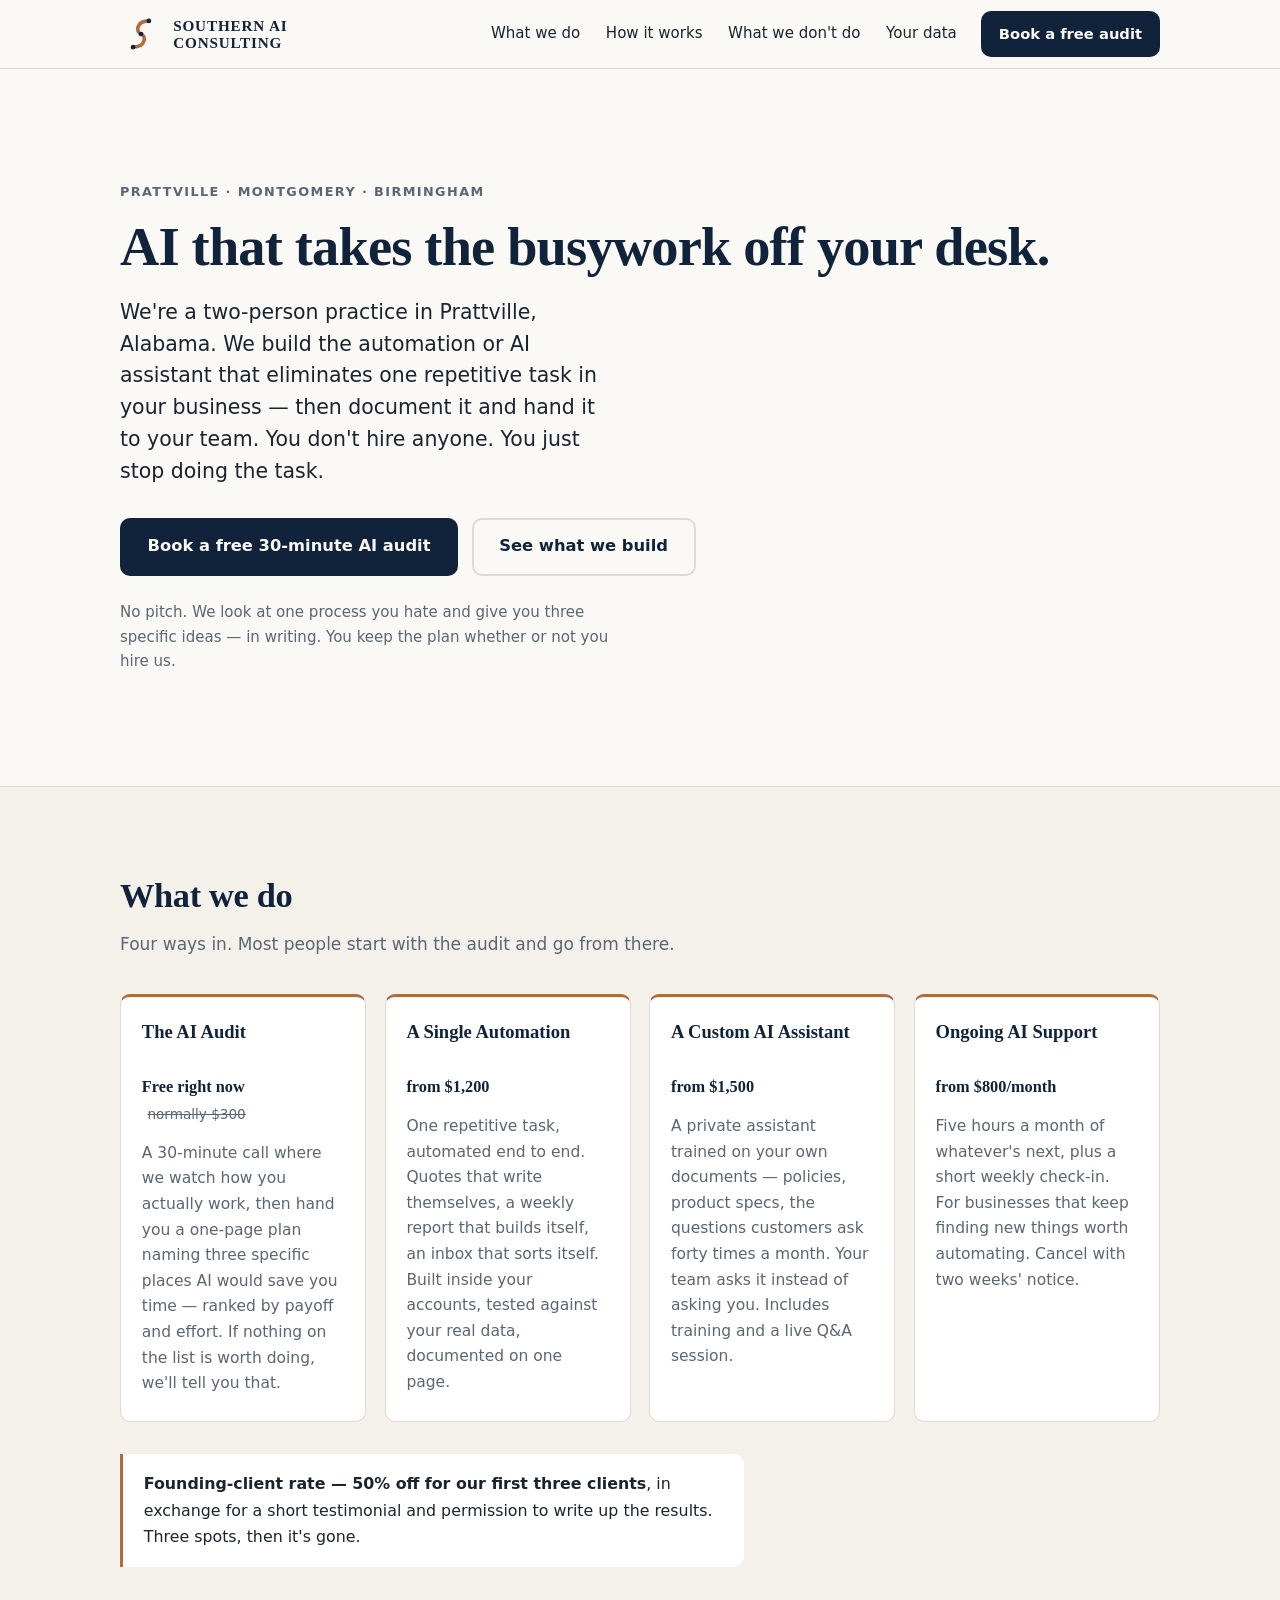
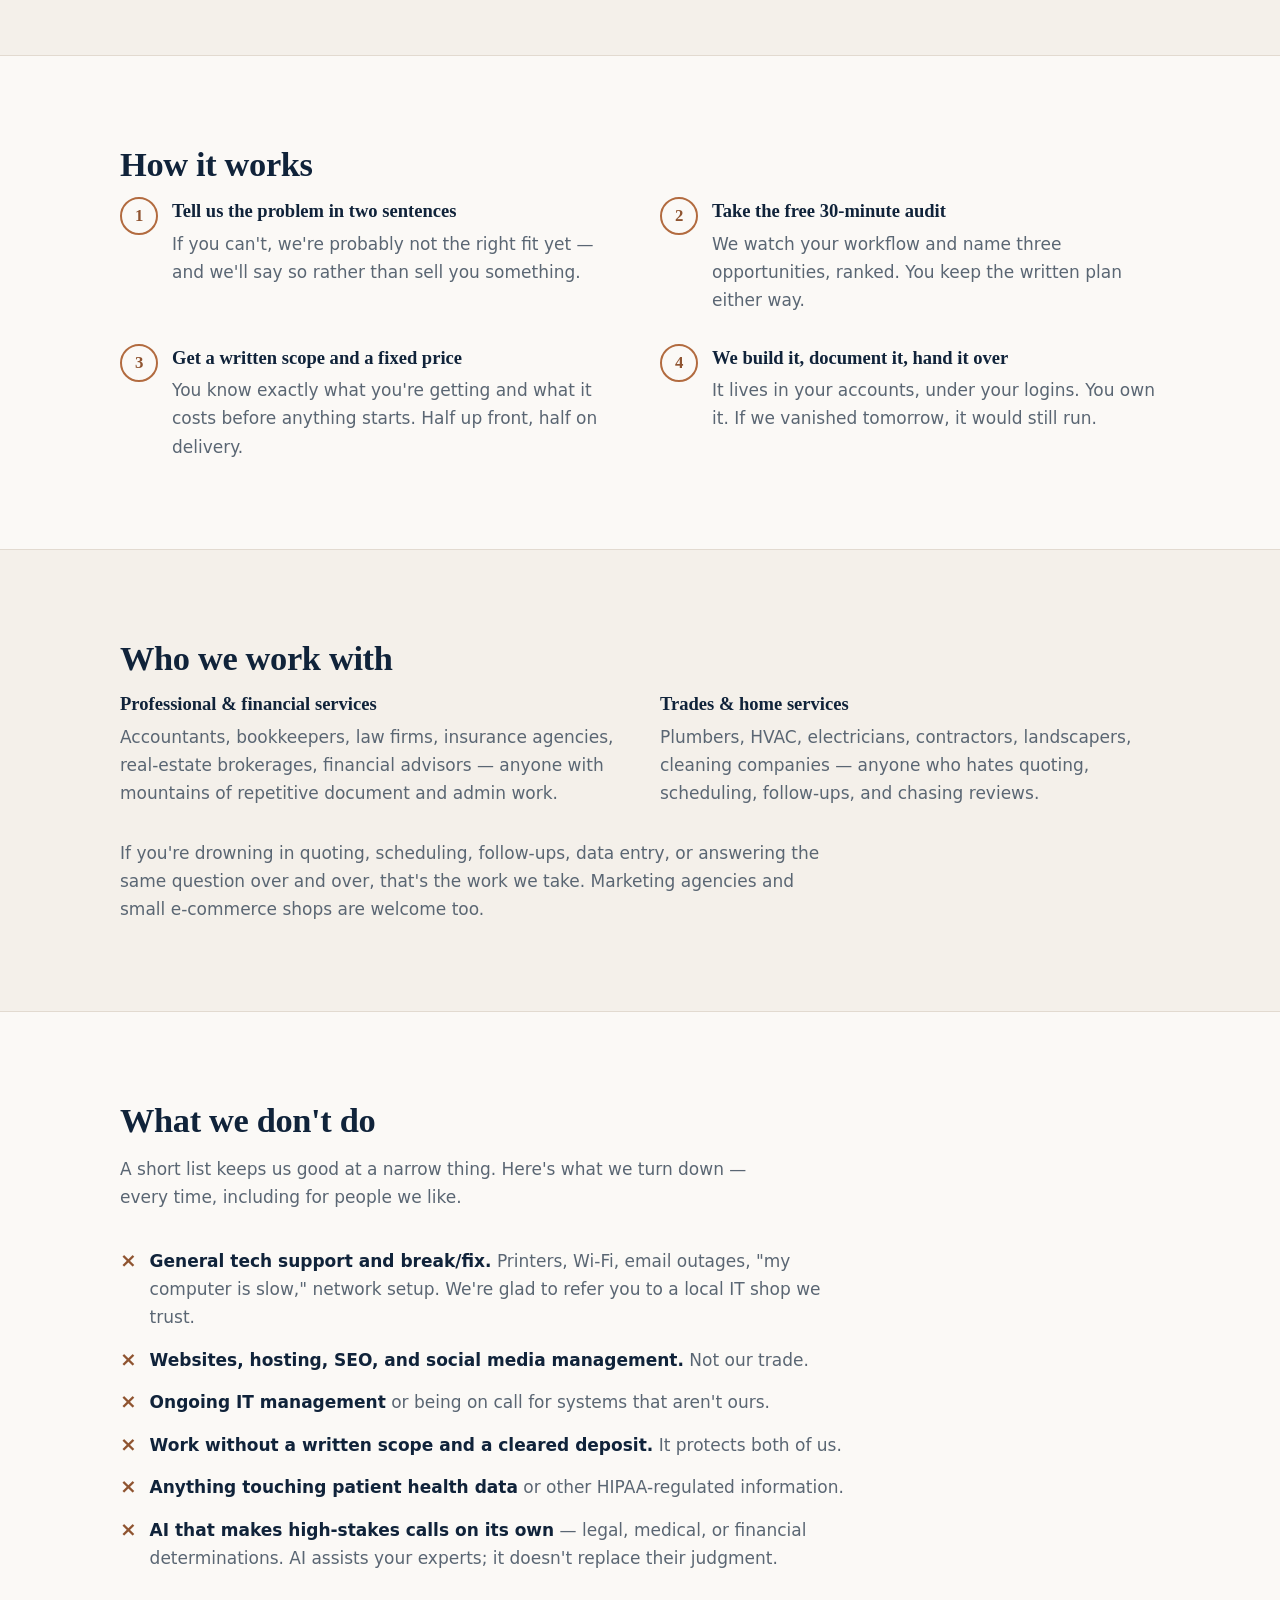
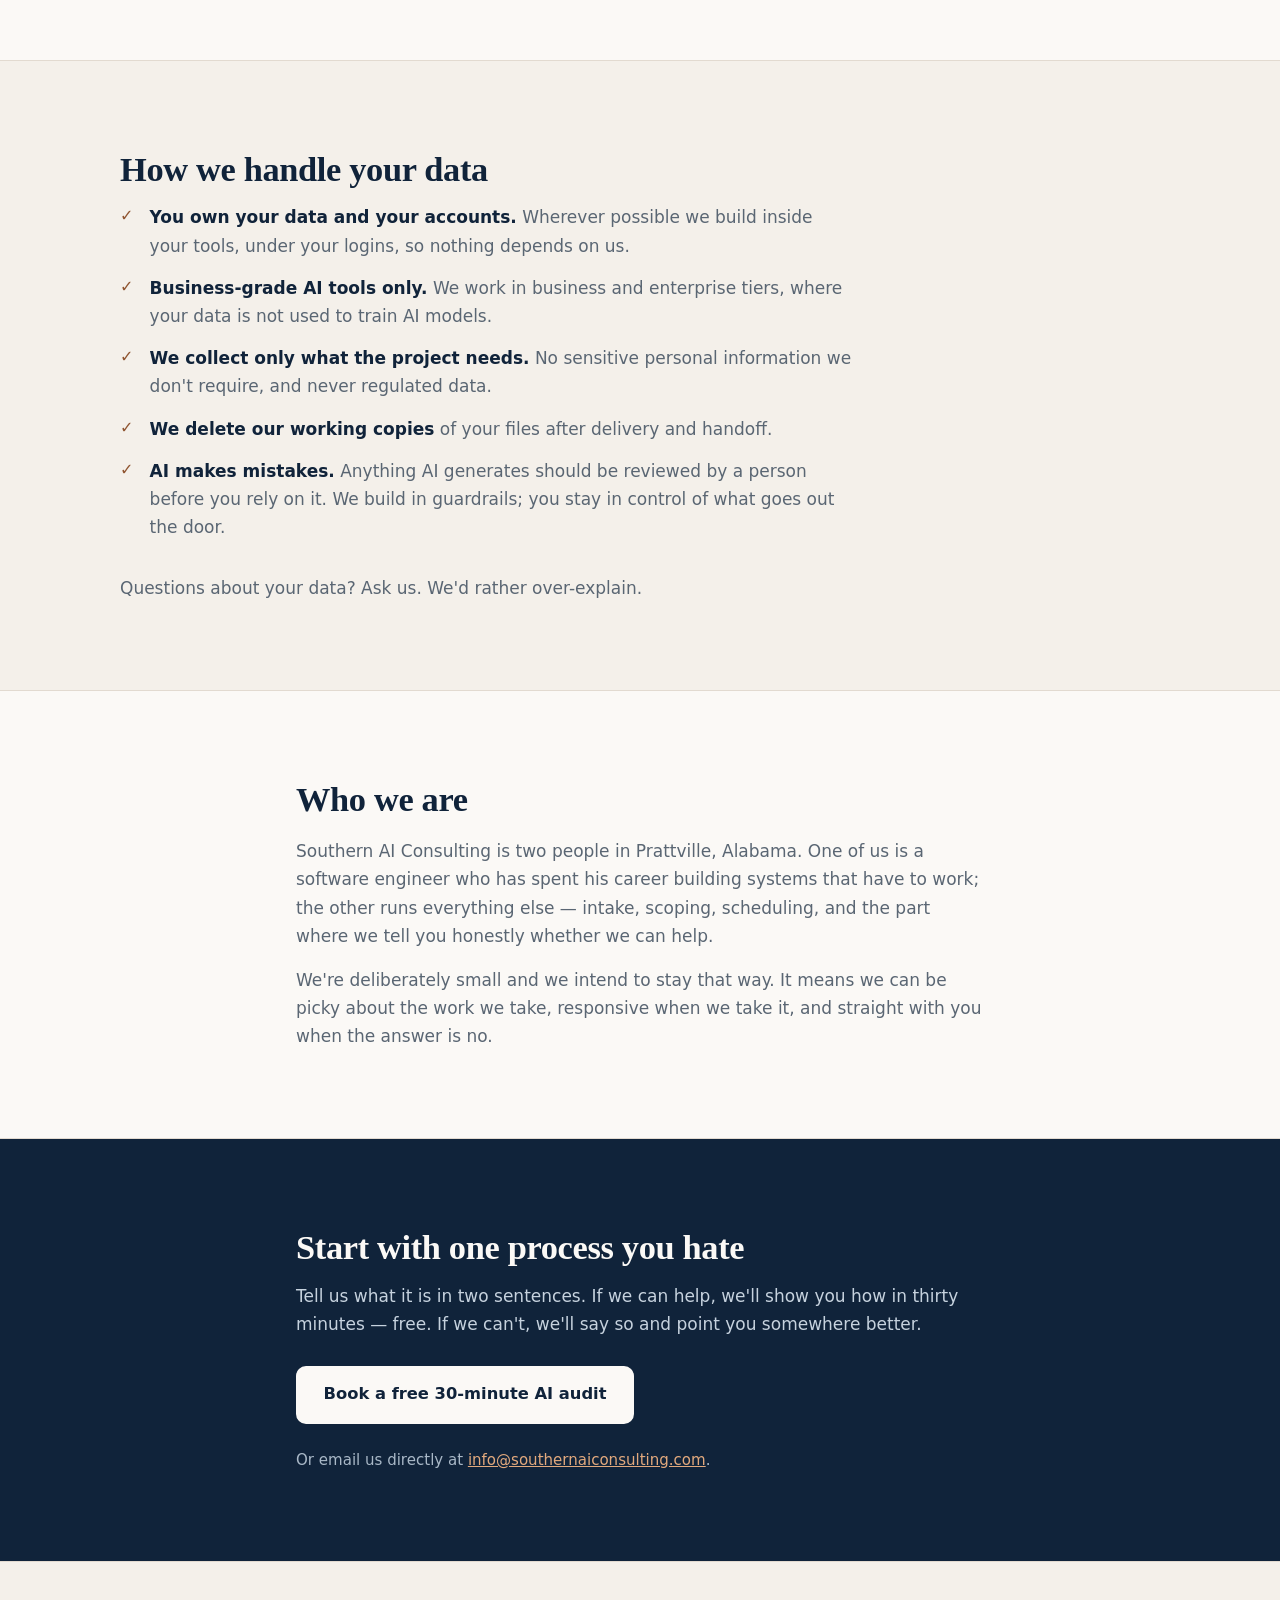
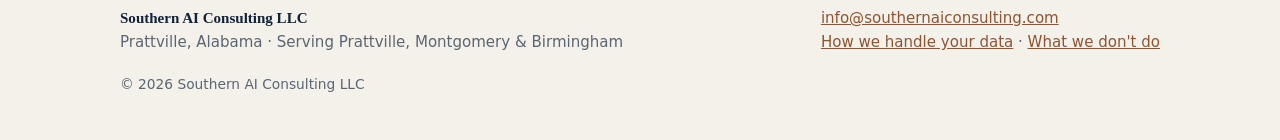
==== index.html @ 2e00e2e2 "Add Southern AI Consulting website One-page static site plus SVG logo. No framework, no build step, " ====
<!DOCTYPE html>
<html lang="en">
<head>
<meta charset="utf-8">
<meta name="viewport" content="width=device-width, initial-scale=1">

<title>Southern AI Consulting — Practical AI &amp; Automation for Central Alabama Business</title>
<meta name="description" content="We build the automation or AI assistant that eliminates one repetitive task in your business — then document it and hand it over. A two-person practice serving Prattville, Montgomery, and Birmingham, Alabama.">
<link rel="canonical" href="https://southernaiconsulting.com/">

<meta property="og:type" content="website">
<meta property="og:site_name" content="Southern AI Consulting">
<meta property="og:title" content="Southern AI Consulting — Practical AI for Central Alabama Business">
<meta property="og:description" content="We build the automation or AI assistant that eliminates one repetitive task in your business — then document it and hand it over. You don't hire anyone. You just stop doing the task.">
<meta property="og:url" content="https://southernaiconsulting.com/">
<meta property="og:image" content="https://southernaiconsulting.com/og.png">
<meta property="og:image:width" content="1200">
<meta property="og:image:height" content="630">
<meta property="og:image:alt" content="Southern AI Consulting — practical AI for central Alabama business.">
<meta name="twitter:card" content="summary_large_image">
<meta name="twitter:title" content="Southern AI Consulting — Practical AI for Central Alabama Business">
<meta name="twitter:description" content="We build the automation or AI assistant that eliminates one repetitive task in your business — then document it and hand it over.">
<meta name="twitter:image" content="https://southernaiconsulting.com/og.png">

<link rel="icon" href="favicon.svg" type="image/svg+xml">
<link rel="apple-touch-icon" href="favicon.svg">
<meta name="theme-color" content="#FBF9F6" media="(prefers-color-scheme: light)">
<meta name="theme-color" content="#0C1826" media="(prefers-color-scheme: dark)">

<!-- Relative paths so the page also renders correctly when opened straight
     from disk (file://) for a quick local look. 404.html deliberately uses
     root-absolute paths instead, since it can be served from any URL depth. -->
<link rel="stylesheet" href="styles.css">

<!-- ==========================================================================
     CTA_URL — the primary "book a free audit" target.
     Currently a mailto: with a prefilled two-sentence prompt.
     To switch to the Notion intake form later: search this file for CTA_URL
     and replace the mailto: href on each of the three tagged links, then push.
     (Never nest comment markers inside this block. HTML has no nested
     comments, so the first inner close-marker ends it and the rest of the
     text leaks onto the visible page.)
     ========================================================================== -->
</head>
<body>

<a class="skip" href="#main">Skip to content</a>

<header class="site-header">
  <div class="wrap header-inner">
    <a class="brand" href="./" aria-label="Southern AI Consulting — home">
      <svg class="brand-mark" viewBox="0 0 64 64" width="42" height="42" aria-hidden="true" focusable="false">
        <path d="M 44 12 C 24 12, 24 30, 32 32 C 40 34, 40 52, 20 52"
              fill="none" stroke="currentColor" stroke-width="5.5"
              stroke-linecap="round" stroke-linejoin="round"/>
        <circle cx="44" cy="12" r="3.6" class="brand-node"/>
        <circle cx="32" cy="32" r="3.6" class="brand-node"/>
        <circle cx="20" cy="52" r="3.6" class="brand-node"/>
      </svg>
      <span class="brand-text">
        <span class="brand-line">Southern AI</span>
        <span class="brand-line">Consulting</span>
      </span>
    </a>

    <nav class="site-nav" aria-label="Sections">
      <a href="#what-we-do">What we do</a>
      <a href="#how-it-works">How it works</a>
      <a href="#not-us">What we don't do</a>
      <a href="#data">Your data</a>
    </nav>

    <!-- CTA_URL -->
    <a class="btn btn-sm" href="mailto:info@southernaiconsulting.com?subject=Free%20AI%20audit%20request&amp;body=In%20two%20sentences%2C%20what%20repetitive%20task%20is%20eating%20the%20most%20time%20in%20your%20business%3F%0D%0A%0D%0A%0D%0AWhich%20tools%20do%20you%20use%20today%20(email%2C%20spreadsheets%2C%20QuickBooks%2C%20scheduling%2C%20etc.)%3F%0D%0A%0D%0A"><span class="lbl-long">Book a free audit</span><span class="lbl-short">Free audit</span></a>
  </div>
</header>

<main id="main">

  <!-- ── Hero ───────────────────────────────────────────────────────────── -->
  <section class="hero">
    <div class="wrap">
      <p class="eyebrow">Prattville · Montgomery · Birmingham</p>
      <h1>AI that takes the busywork off your desk.</h1>
      <p class="lede">
        We're a two-person practice in Prattville, Alabama. We build the automation
        or AI assistant that eliminates one repetitive task in your business — then
        document it and hand it to your team. You don't hire anyone. You just stop
        doing the task.
      </p>
      <p class="cta-row">
        <!-- CTA_URL -->
        <a class="btn btn-lg" href="mailto:info@southernaiconsulting.com?subject=Free%20AI%20audit%20request&amp;body=In%20two%20sentences%2C%20what%20repetitive%20task%20is%20eating%20the%20most%20time%20in%20your%20business%3F%0D%0A%0D%0A%0D%0AWhich%20tools%20do%20you%20use%20today%20(email%2C%20spreadsheets%2C%20QuickBooks%2C%20scheduling%2C%20etc.)%3F%0D%0A%0D%0A">Book a free 30-minute AI audit</a>
        <a class="btn btn-ghost btn-lg" href="#what-we-do">See what we build</a>
      </p>
      <p class="fine">
        No pitch. We look at one process you hate and give you three specific
        ideas — in writing. You keep the plan whether or not you hire us.
      </p>
    </div>
  </section>

  <!-- ── What we do ─────────────────────────────────────────────────────── -->
  <section id="what-we-do" class="band">
    <div class="wrap">
      <h2>What we do</h2>
      <p class="section-lede">
        Four ways in. Most people start with the audit and go from there.
      </p>

      <!-- role="list" restores list semantics that Safari/VoiceOver drop when
           list-style is removed in CSS. Same for .steps, .nope and .policy. -->
      <ul class="cards" role="list">
        <li class="card">
          <h3>The AI Audit</h3>
          <p class="price"><strong>Free right now</strong> <span class="was">normally $300</span></p>
          <p>
            A 30-minute call where we watch how you actually work, then hand you a
            one-page plan naming three specific places AI would save you time —
            ranked by payoff and effort. If nothing on the list is worth doing,
            we'll tell you that.
          </p>
        </li>
        <li class="card">
          <h3>A Single Automation</h3>
          <p class="price"><strong>from $1,200</strong></p>
          <p>
            One repetitive task, automated end to end. Quotes that write
            themselves, a weekly report that builds itself, an inbox that sorts
            itself. Built inside your accounts, tested against your real data,
            documented on one page.
          </p>
        </li>
        <li class="card">
          <h3>A Custom AI Assistant</h3>
          <p class="price"><strong>from $1,500</strong></p>
          <p>
            A private assistant trained on your own documents — policies, product
            specs, the questions customers ask forty times a month. Your team asks
            it instead of asking you. Includes training and a live Q&amp;A session.
          </p>
        </li>
        <li class="card">
          <h3>Ongoing AI Support</h3>
          <p class="price"><strong>from $800/month</strong></p>
          <p>
            Five hours a month of whatever's next, plus a short weekly check-in.
            For businesses that keep finding new things worth automating. Cancel
            with two weeks' notice.
          </p>
        </li>
      </ul>

      <p class="founding">
        <strong>Founding-client rate — 50% off for our first three clients</strong>,
        in exchange for a short testimonial and permission to write up the results.
        Three spots, then it's gone.
      </p>
    </div>
  </section>

  <!-- ── How it works ───────────────────────────────────────────────────── -->
  <section id="how-it-works">
    <div class="wrap">
      <h2>How it works</h2>
      <ol class="steps" role="list">
        <li>
          <h3>Tell us the problem in two sentences</h3>
          <p>
            If you can't, we're probably not the right fit yet — and we'll say so
            rather than sell you something.
          </p>
        </li>
        <li>
          <h3>Take the free 30-minute audit</h3>
          <p>
            We watch your workflow and name three opportunities, ranked. You keep
            the written plan either way.
          </p>
        </li>
        <li>
          <h3>Get a written scope and a fixed price</h3>
          <p>
            You know exactly what you're getting and what it costs before anything
            starts. Half up front, half on delivery.
          </p>
        </li>
        <li>
          <h3>We build it, document it, hand it over</h3>
          <p>
            It lives in your accounts, under your logins. You own it. If we
            vanished tomorrow, it would still run.
          </p>
        </li>
      </ol>
    </div>
  </section>

  <!-- ── Who it's for ───────────────────────────────────────────────────── -->
  <section id="who" class="band">
    <div class="wrap">
      <h2>Who we work with</h2>
      <div class="two-col">
        <div>
          <h3>Professional &amp; financial services</h3>
          <p>
            Accountants, bookkeepers, law firms, insurance agencies, real-estate
            brokerages, financial advisors — anyone with mountains of repetitive
            document and admin work.
          </p>
        </div>
        <div>
          <h3>Trades &amp; home services</h3>
          <p>
            Plumbers, HVAC, electricians, contractors, landscapers, cleaning
            companies — anyone who hates quoting, scheduling, follow-ups, and
            chasing reviews.
          </p>
        </div>
      </div>
      <p class="section-note">
        If you're drowning in quoting, scheduling, follow-ups, data entry, or
        answering the same question over and over, that's the work we take.
        Marketing agencies and small e-commerce shops are welcome too.
      </p>
    </div>
  </section>

  <!-- ── What we don't do ───────────────────────────────────────────────── -->
  <section id="not-us">
    <div class="wrap">
      <h2>What we don't do</h2>
      <p class="section-lede">
        A short list keeps us good at a narrow thing. Here's what we turn down —
        every time, including for people we like.
      </p>
      <ul class="nope" role="list">
        <li>
          <strong>General tech support and break/fix.</strong> Printers, Wi-Fi,
          email outages, "my computer is slow," network setup. We're glad to refer
          you to a local IT shop we trust.
        </li>
        <li>
          <strong>Websites, hosting, SEO, and social media management.</strong>
          Not our trade.
        </li>
        <li>
          <strong>Ongoing IT management</strong> or being on call for systems that
          aren't ours.
        </li>
        <li>
          <strong>Work without a written scope and a cleared deposit.</strong>
          It protects both of us.
        </li>
        <li>
          <strong>Anything touching patient health data</strong> or other
          HIPAA-regulated information.
        </li>
        <li>
          <strong>AI that makes high-stakes calls on its own</strong> — legal,
          medical, or financial determinations. AI assists your experts; it
          doesn't replace their judgment.
        </li>
      </ul>
    </div>
  </section>

  <!-- ── Data policy ────────────────────────────────────────────────────── -->
  <section id="data" class="band">
    <div class="wrap">
      <h2>How we handle your data</h2>
      <ul class="policy" role="list">
        <li>
          <strong>You own your data and your accounts.</strong> Wherever possible
          we build inside your tools, under your logins, so nothing depends on us.
        </li>
        <li>
          <strong>Business-grade AI tools only.</strong> We work in business and
          enterprise tiers, where your data is not used to train AI models.
        </li>
        <li>
          <strong>We collect only what the project needs.</strong> No sensitive
          personal information we don't require, and never regulated data.
        </li>
        <li>
          <strong>We delete our working copies</strong> of your files after
          delivery and handoff.
        </li>
        <li>
          <strong>AI makes mistakes.</strong> Anything AI generates should be
          reviewed by a person before you rely on it. We build in guardrails; you
          stay in control of what goes out the door.
        </li>
      </ul>
      <p class="section-note">
        Questions about your data? Ask us. We'd rather over-explain.
      </p>
    </div>
  </section>

  <!-- ── About ──────────────────────────────────────────────────────────── -->
  <section id="about">
    <div class="wrap narrow">
      <h2>Who we are</h2>
      <p>
        Southern AI Consulting is two people in Prattville, Alabama. One of us is a
        software engineer who has spent his career building systems that have to
        work; the other runs everything else — intake, scoping, scheduling, and the
        part where we tell you honestly whether we can help.
      </p>
      <p>
        We're deliberately small and we intend to stay that way. It means we can be
        picky about the work we take, responsive when we take it, and straight with
        you when the answer is no.
      </p>
    </div>
  </section>

  <!-- ── Closing CTA ────────────────────────────────────────────────────── -->
  <section id="contact" class="closing">
    <div class="wrap narrow">
      <h2>Start with one process you hate</h2>
      <p>
        Tell us what it is in two sentences. If we can help, we'll show you how in
        thirty minutes — free. If we can't, we'll say so and point you somewhere
        better.
      </p>
      <p class="cta-row">
        <!-- CTA_URL -->
        <a class="btn btn-lg btn-invert" href="mailto:info@southernaiconsulting.com?subject=Free%20AI%20audit%20request&amp;body=In%20two%20sentences%2C%20what%20repetitive%20task%20is%20eating%20the%20most%20time%20in%20your%20business%3F%0D%0A%0D%0A%0D%0AWhich%20tools%20do%20you%20use%20today%20(email%2C%20spreadsheets%2C%20QuickBooks%2C%20scheduling%2C%20etc.)%3F%0D%0A%0D%0A">Book a free 30-minute AI audit</a>
      </p>
      <p class="fine">
        Or email us directly at
        <a href="mailto:info@southernaiconsulting.com">info@southernaiconsulting.com</a>.
      </p>
    </div>
  </section>

</main>

<footer class="site-footer">
  <div class="wrap footer-inner">
    <p>
      <strong>Southern AI Consulting LLC</strong><br>
      Prattville, Alabama · Serving Prattville, Montgomery &amp; Birmingham
    </p>
    <p>
      <a href="mailto:info@southernaiconsulting.com">info@southernaiconsulting.com</a><br>
      <a href="#data">How we handle your data</a> ·
      <a href="#not-us">What we don't do</a>
    </p>
    <p class="copyright">© 2026 Southern AI Consulting LLC</p>
  </div>
</footer>

<script type="application/ld+json">
{
  "@context": "https://schema.org",
  "@type": "ProfessionalService",
  "name": "Southern AI Consulting",
  "legalName": "Southern AI Consulting LLC",
  "url": "https://southernaiconsulting.com/",
  "logo": "https://southernaiconsulting.com/logo.svg",
  "image": "https://southernaiconsulting.com/og.png",
  "email": "info@southernaiconsulting.com",
  "description": "AI and automation consulting for small businesses in central Alabama. We build automations and custom AI assistants that eliminate repetitive work, then document them and hand them over.",
  "address": {
    "@type": "PostalAddress",
    "addressLocality": "Prattville",
    "addressRegion": "AL",
    "addressCountry": "US"
  },
  "areaServed": [
    { "@type": "City", "name": "Prattville, Alabama" },
    { "@type": "City", "name": "Montgomery, Alabama" },
    { "@type": "City", "name": "Birmingham, Alabama" }
  ],
  "knowsAbout": [
    "Business process automation",
    "Custom AI assistants",
    "Workflow automation",
    "AI adoption for small business"
  ],
  "hasOfferCatalog": {
    "@type": "OfferCatalog",
    "name": "Services",
    "itemListElement": [
      {
        "@type": "Offer",
        "itemOffered": { "@type": "Service", "name": "AI Audit", "description": "A 30-minute workflow review plus a one-page written plan naming three ranked AI opportunities." },
        "priceSpecification": { "@type": "PriceSpecification", "price": "0", "priceCurrency": "USD" }
      },
      {
        "@type": "Offer",
        "itemOffered": { "@type": "Service", "name": "Single Automation", "description": "One repetitive business task automated end to end, built in the client's own accounts and documented." },
        "priceSpecification": { "@type": "PriceSpecification", "minPrice": "1200", "priceCurrency": "USD" }
      },
      {
        "@type": "Offer",
        "itemOffered": { "@type": "Service", "name": "Custom AI Assistant", "description": "A private AI assistant trained on the client's own documents, with team training and a live Q&A session." },
        "priceSpecification": { "@type": "PriceSpecification", "minPrice": "1500", "priceCurrency": "USD" }
      },
      {
        "@type": "Offer",
        "itemOffered": { "@type": "Service", "name": "Ongoing AI Support", "description": "Five hours per month of AI and automation work plus a weekly check-in." },
        "priceSpecification": { "@type": "UnitPriceSpecification", "minPrice": "800", "priceCurrency": "USD", "billingIncrement": "1", "unitCode": "MON" }
      }
    ]
  }
}
</script>

</body>
</html>
---- styles.css ----
/* ==========================================================================
   Southern AI Consulting — southernaiconsulting.com
   Hand-written CSS. No framework, no build step, no external requests.
   Contrast ratios in comments were computed, not eyeballed.
   ========================================================================== */

:root {
  --bg:          #FBF9F6;
  --band:        #F4F0EA;
  --surface:     #FFFFFF;
  --ink:         #10233A;  /* 15.10:1 on --bg */
  --text:        #1A2430;  /* 14.93:1 on --bg */
  --muted:       #5A6673;  /*  5.58:1 on --bg */
  --copper:      #B26B3F;  /*  3.94:1 — graphics + large text only */
  --copper-text: #8F5430;  /*  5.74:1 — safe for body-size links */
  --border:      #E2DAD0;
  --radius:      10px;
  --wrap:        68rem;

  --serif: Georgia, "Iowan Old Style", "Palatino Linotype", ui-serif, serif;
  --sans:  system-ui, -apple-system, "Segoe UI", Roboto, "Helvetica Neue", Arial, sans-serif;
}

@media (prefers-color-scheme: dark) {
  :root {
    --bg:          #0C1826;
    --band:        #101F31;
    --surface:     #14283C;
    --ink:         #E9EDF2;  /* 15.21:1 on --bg */
    --text:        #E9EDF2;
    --muted:       #9FB0C0;  /*  8.05:1 on --bg */
    --copper:      #D99A6C;  /*  6.64:1 on --bg */
    --copper-text: #E2A97D;
    --border:      #24384D;
  }
}

*, *::before, *::after { box-sizing: border-box; }

html { -webkit-text-size-adjust: 100%; scroll-behavior: smooth; }

body {
  margin: 0;
  background: var(--bg);
  color: var(--text);
  font-family: var(--sans);
  font-size: 1.0625rem;
  line-height: 1.65;
  -webkit-font-smoothing: antialiased;
}

@media (prefers-reduced-motion: reduce) {
  html { scroll-behavior: auto; }
  *, *::before, *::after { transition: none !important; animation: none !important; }
}

/* ── Structure ─────────────────────────────────────────────────────────── */

.wrap {
  width: 100%;
  max-width: var(--wrap);
  margin-inline: auto;
  padding-inline: 1.5rem;
}
.wrap.narrow { max-width: 46rem; }

section { padding-block: clamp(3.25rem, 7vw, 5.5rem); }

section[id] { scroll-margin-top: 5.5rem; }

.band {
  background: var(--band);
  border-block: 1px solid var(--border);
}

/* ── Type ──────────────────────────────────────────────────────────────── */

h1, h2, h3 {
  font-family: var(--serif);
  color: var(--ink);
  font-weight: 700;
  margin: 0;
  text-wrap: balance;
}

h1 {
  font-size: clamp(2.05rem, 5.4vw, 3.4rem);
  line-height: 1.08;
  letter-spacing: -0.015em;
  margin-bottom: 1.25rem;
}

h2 {
  font-size: clamp(1.55rem, 3.2vw, 2.15rem);
  line-height: 1.2;
  letter-spacing: -0.01em;
  margin-bottom: 0.85rem;
}

h3 {
  font-size: 1.16rem;
  line-height: 1.3;
  margin-bottom: 0.4rem;
}

p { margin: 0 0 1rem; }
p:last-child { margin-bottom: 0; }

a { color: var(--copper-text); }
a:hover { color: var(--ink); }

.eyebrow {
  font-size: 0.8rem;
  font-weight: 600;
  letter-spacing: 0.11em;
  text-transform: uppercase;
  color: var(--muted);
  margin-bottom: 1rem;
}

.lede {
  font-size: clamp(1.06rem, 1.9vw, 1.28rem);
  line-height: 1.55;
  color: var(--text);
  max-width: 38ch;
  margin-bottom: 1.9rem;
}

.section-lede {
  color: var(--muted);
  max-width: 60ch;
  margin-bottom: 2.25rem;
}

.section-note {
  color: var(--muted);
  max-width: 65ch;
  margin-top: 2rem;
}

.fine {
  font-size: 0.94rem;
  color: var(--muted);
  max-width: 52ch;
  margin-top: 1.5rem;
}

/* ── Skip link ─────────────────────────────────────────────────────────── */

.skip {
  position: absolute;
  left: -9999px;
  top: 0;
  z-index: 100;
  background: var(--ink);
  color: var(--bg);
  padding: 0.75rem 1.25rem;
  border-radius: 0 0 var(--radius) 0;
  text-decoration: none;
}
.skip:focus { left: 0; }

/* ── Header ────────────────────────────────────────────────────────────── */

.site-header {
  position: sticky;
  top: 0;
  z-index: 50;
  background: color-mix(in srgb, var(--bg) 92%, transparent);
  backdrop-filter: saturate(150%) blur(8px);
  border-bottom: 1px solid var(--border);
}

/* Header must survive a 320px viewport: brand + CTA + gaps once summed to
   more than the viewport, which widened the whole document and clipped every
   section. Everything here shrinks first, then grows back at 30em. */
.header-inner {
  display: flex;
  align-items: center;
  gap: 0.7rem;
  min-height: 4.25rem;
}

.brand {
  display: flex;
  align-items: center;
  gap: 0.55rem;
  min-width: 0;
  text-decoration: none;
  color: var(--copper);
  margin-right: auto;
}

.brand-mark { flex: none; display: block; width: 34px; height: 34px; }
.brand-node { fill: var(--ink); }

.brand-text {
  display: flex;
  flex-direction: column;
  font-family: var(--serif);
  color: var(--ink);
  font-size: 0.8rem;
  line-height: 1.14;
  letter-spacing: 0.045em;
  text-transform: uppercase;
  font-weight: 700;
}

@media (min-width: 30em) {
  .header-inner { gap: 1.5rem; }
  .brand { gap: 0.7rem; }
  .brand-mark { width: 42px; height: 42px; }
  .brand-text { font-size: 0.95rem; letter-spacing: 0.055em; }
}

/* Shorter CTA label on narrow screens. display:none also removes the
   unused label from the accessibility tree, so it is not announced twice. */
.lbl-long { display: none; }
.lbl-short { display: inline; }

@media (min-width: 30em) {
  .lbl-long { display: inline; }
  .lbl-short { display: none; }
}

.site-nav { display: none; gap: 1.6rem; }

.site-nav a {
  color: var(--text);
  text-decoration: none;
  font-size: 0.94rem;
  padding-block: 0.75rem;
  border-bottom: 2px solid transparent;
}
.site-nav a:hover { color: var(--copper-text); border-bottom-color: var(--copper); }

@media (min-width: 56em) {
  .site-nav { display: flex; }
}

/* ── Buttons ───────────────────────────────────────────────────────────── */

.btn {
  display: inline-flex;
  align-items: center;
  justify-content: center;
  min-height: 44px;
  padding: 0.7rem 1.35rem;
  border: 2px solid var(--ink);
  border-radius: var(--radius);
  background: var(--ink);
  color: var(--bg);              /* 15.87:1 */
  font: inherit;
  font-weight: 600;
  text-decoration: none;
  text-align: center;
  transition: background-color 0.15s ease, color 0.15s ease, transform 0.15s ease;
}
.btn:hover {
  background: var(--copper-text);
  border-color: var(--copper-text);
  color: var(--bg);
  transform: translateY(-1px);
}

.btn-sm { font-size: 0.92rem; padding: 0.55rem 1rem; flex: none; }

.btn-lg { font-size: 1.02rem; padding: 0.85rem 1.6rem; }

.btn-ghost {
  background: transparent;
  color: var(--ink);
  border-color: var(--border);
}
.btn-ghost:hover {
  background: transparent;
  color: var(--copper-text);
  border-color: var(--copper);
}

.btn-invert {
  background: #FBF9F6;
  border-color: #FBF9F6;
  color: #10233A;
}
.btn-invert:hover {
  /* Light copper, not --copper: navy on #B26B3F is only 3.83:1. */
  background: #D99A6C;
  border-color: #D99A6C;
  color: #10233A;              /* 6.64:1 */
}

.cta-row {
  display: flex;
  flex-wrap: wrap;
  gap: 0.85rem;
  margin-bottom: 0;
}

/* ── Hero ──────────────────────────────────────────────────────────────── */

.hero { padding-block: clamp(3.5rem, 9vw, 7rem); }

/* ── Cards ─────────────────────────────────────────────────────────────── */

.cards {
  list-style: none;
  margin: 0;
  padding: 0;
  display: grid;
  gap: 1.15rem;
  grid-template-columns: 1fr;
}

@media (min-width: 40em) { .cards { grid-template-columns: repeat(2, 1fr); } }
@media (min-width: 64em) { .cards { grid-template-columns: repeat(4, 1fr); } }

.card {
  background: var(--surface);
  border: 1px solid var(--border);
  border-top: 3px solid var(--copper);
  border-radius: var(--radius);
  padding: 1.4rem 1.3rem 1.5rem;
}

.card p:last-child { color: var(--muted); font-size: 0.97rem; }

/* Reserve two lines for the card title so all four price lines share a
   baseline. "A Custom AI Assistant" wraps at most side-by-side widths. */
@media (min-width: 40em) {
  .card h3 { min-height: calc(2 * 1.16rem * 1.3); }
}

.price {
  font-family: var(--serif);
  color: var(--ink);
  font-size: 1.02rem;
  margin-bottom: 0.8rem;
}
.price strong { font-weight: 700; }
.was {
  font-family: var(--sans);
  font-size: 0.85rem;
  color: var(--muted);
  text-decoration: line-through;
  margin-left: 0.35rem;
  white-space: nowrap;   /* keep "normally $300" from splitting across lines */
}

.founding {
  margin-top: 2rem;
  padding: 1.1rem 1.3rem;
  border-left: 3px solid var(--copper);
  background: var(--surface);
  border-radius: 0 var(--radius) var(--radius) 0;
  color: var(--text);
  font-size: 0.99rem;
  max-width: 62ch;
}

/* ── Steps ─────────────────────────────────────────────────────────────── */

.steps {
  list-style: none;
  counter-reset: step;
  margin: 0;
  padding: 0;
  display: grid;
  gap: 1.75rem;
}

@media (min-width: 48em) {
  .steps { grid-template-columns: repeat(2, 1fr); gap: 2rem 2.5rem; }
}

.steps > li {
  counter-increment: step;
  padding-left: 3.25rem;
  position: relative;
}

.steps > li::before {
  content: counter(step);
  position: absolute;
  left: 0;
  top: -0.15rem;
  width: 2.4rem;
  height: 2.4rem;
  display: grid;
  place-items: center;
  border: 2px solid var(--copper);
  border-radius: 50%;
  font-family: var(--serif);
  font-size: 1.05rem;
  font-weight: 700;
  color: var(--copper-text);
}

.steps p { color: var(--muted); margin-bottom: 0; }

/* ── Two column ────────────────────────────────────────────────────────── */

.two-col { display: grid; gap: 1.75rem; }

@media (min-width: 48em) {
  .two-col { grid-template-columns: repeat(2, 1fr); gap: 2.5rem; }
}

.two-col p { color: var(--muted); margin-bottom: 0; }

/* ── Lists (don't-do + policy) ─────────────────────────────────────────── */

.nope, .policy {
  list-style: none;
  margin: 0;
  padding: 0;
  display: grid;
  gap: 0.9rem;
  max-width: 68ch;
}

.nope > li, .policy > li {
  position: relative;
  padding-left: 1.85rem;
  color: var(--muted);
}

.nope > li strong, .policy > li strong { color: var(--ink); font-weight: 600; }

.nope > li::before,
.policy > li::before {
  position: absolute;
  left: 0;
  top: 0;
  font-weight: 700;
  color: var(--copper-text);
}

.nope > li::before { content: "\00d7"; font-size: 1.25rem; line-height: 1.35; }
.policy > li::before { content: "\2713"; font-size: 1rem; line-height: 1.6; }

/* ── About ─────────────────────────────────────────────────────────────── */

#about p { color: var(--muted); }
#about h2 { margin-bottom: 1.1rem; }

/* ── Closing CTA ───────────────────────────────────────────────────────── */

.closing {
  background: #10233A;
  border-top: 1px solid var(--border);
}
.closing h2 { color: #FBF9F6; }
.closing p { color: #C6D2DE; }   /* 10.3:1 on #10233A */
.closing .fine { color: #A9B8C7; }
.closing .fine a { color: #E2A97D; }  /* 7.2:1 on #10233A */
.closing .fine a:hover { color: #FBF9F6; }
.closing .cta-row { margin-top: 1.75rem; }

/* ── Footer ────────────────────────────────────────────────────────────── */

.site-footer {
  background: var(--band);
  border-top: 1px solid var(--border);
  padding-block: 2.75rem;
  font-size: 0.94rem;
  color: var(--muted);
}

.footer-inner { display: grid; gap: 1.1rem; }

@media (min-width: 48em) {
  .footer-inner { grid-template-columns: 1fr auto; align-items: start; }
  .copyright { grid-column: 1 / -1; }
}

.site-footer strong { color: var(--ink); font-family: var(--serif); font-weight: 700; }
.site-footer p { margin: 0; }
.copyright { color: var(--muted); font-size: 0.86rem; }

/* ── Focus ─────────────────────────────────────────────────────────────── */

:focus-visible {
  outline: 3px solid var(--copper);
  outline-offset: 3px;
  border-radius: 3px;
}
.closing :focus-visible, .btn-invert:focus-visible { outline-color: #E2A97D; }
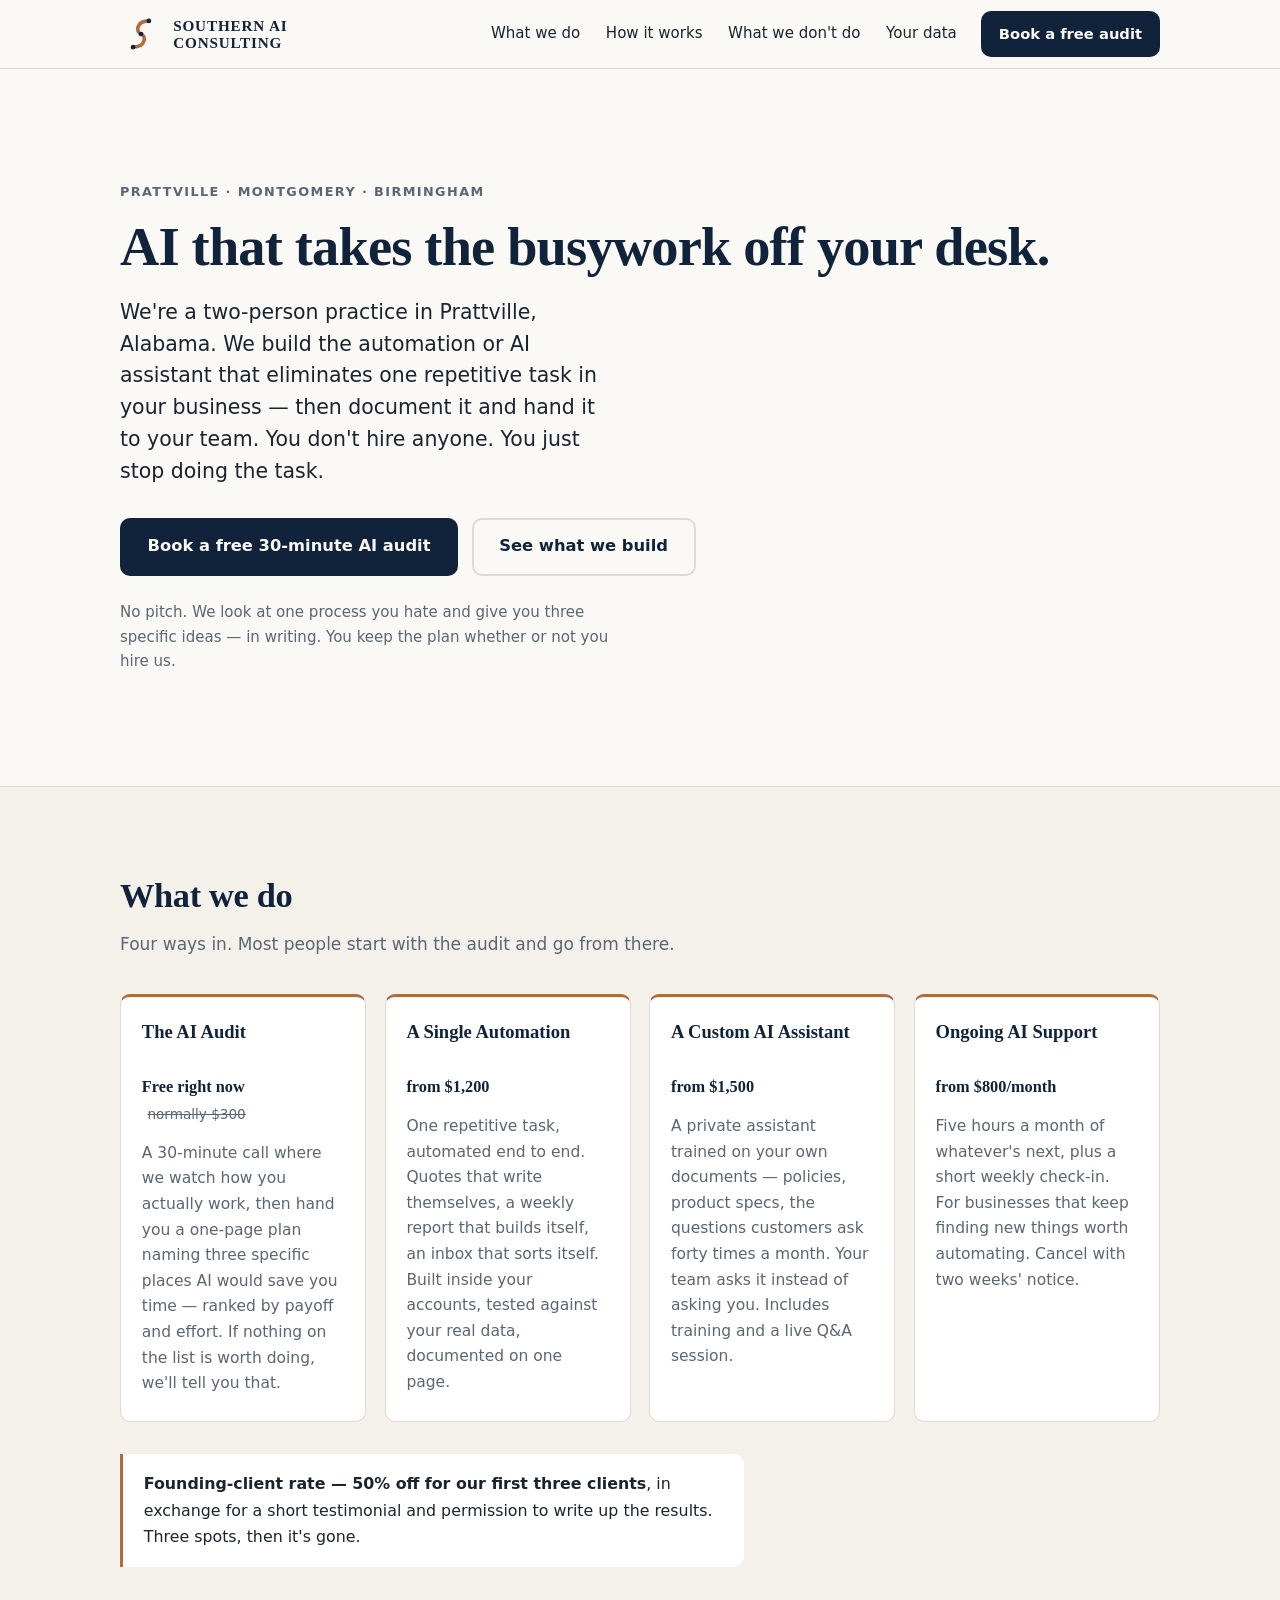
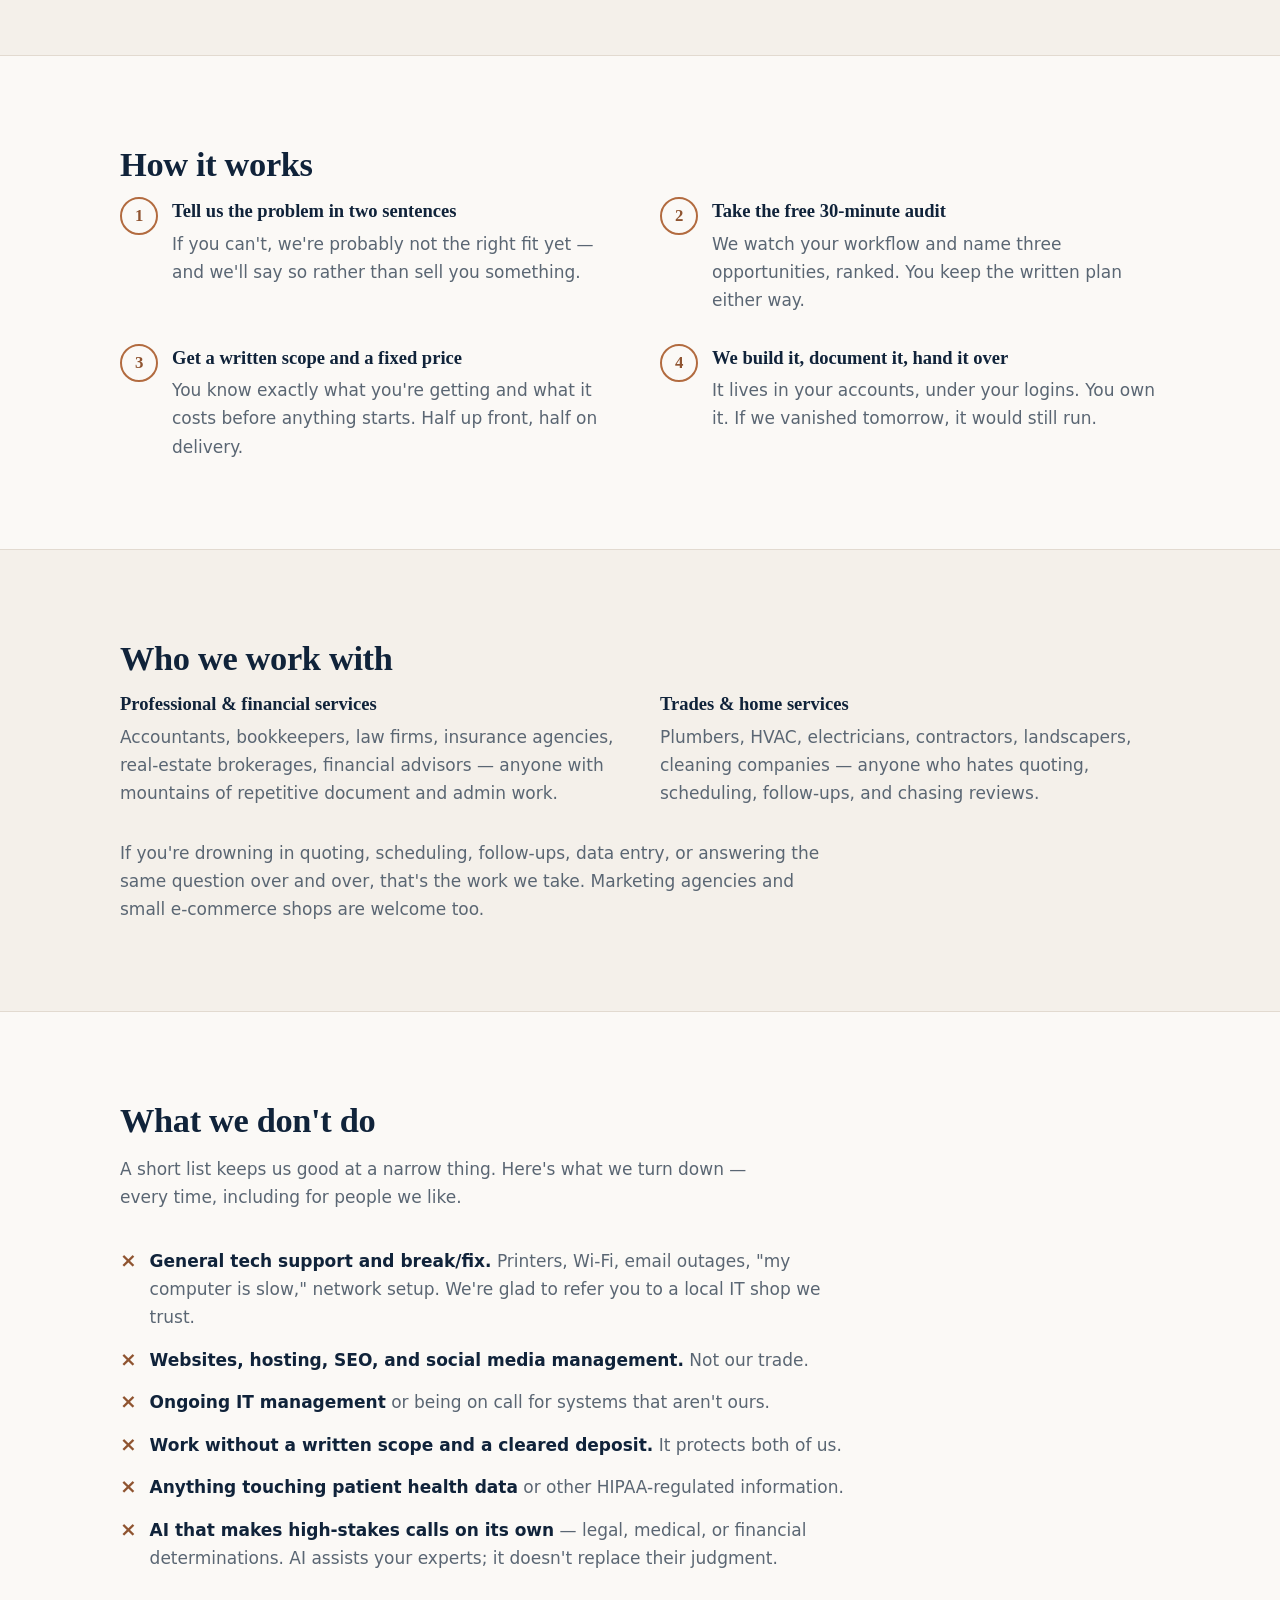
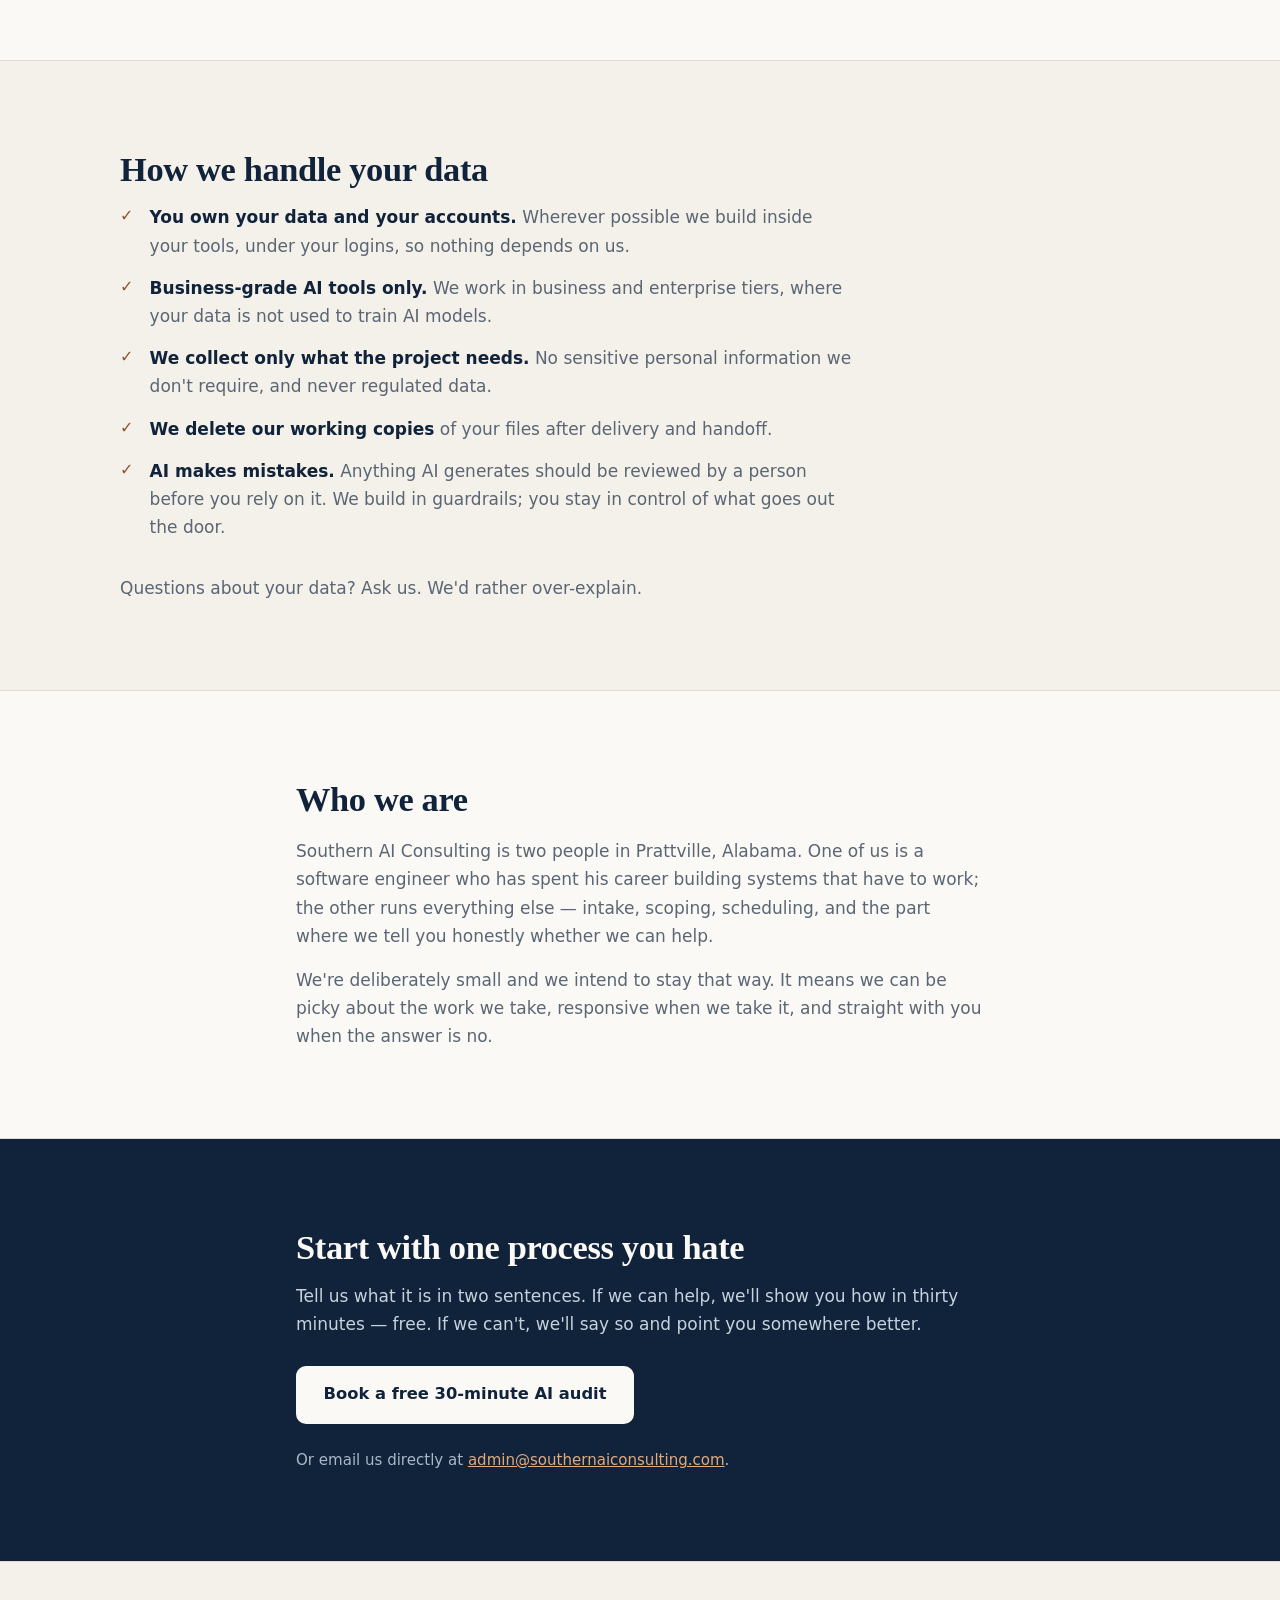
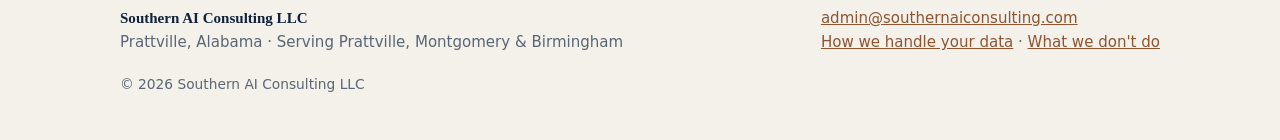
==== commit 2ff8ba92: "Change published contact email to admin@southernaiconsulting.com Replaces info@ across the mailto CT" ====
--- a/index.html
+++ b/index.html
@@ -71,7 +71,7 @@
     </nav>
 
     <!-- CTA_URL -->
-    <a class="btn btn-sm" href="mailto:info@southernaiconsulting.com?subject=Free%20AI%20audit%20request&amp;body=In%20two%20sentences%2C%20what%20repetitive%20task%20is%20eating%20the%20most%20time%20in%20your%20business%3F%0D%0A%0D%0A%0D%0AWhich%20tools%20do%20you%20use%20today%20(email%2C%20spreadsheets%2C%20QuickBooks%2C%20scheduling%2C%20etc.)%3F%0D%0A%0D%0A"><span class="lbl-long">Book a free audit</span><span class="lbl-short">Free audit</span></a>
+    <a class="btn btn-sm" href="mailto:admin@southernaiconsulting.com?subject=Free%20AI%20audit%20request&amp;body=In%20two%20sentences%2C%20what%20repetitive%20task%20is%20eating%20the%20most%20time%20in%20your%20business%3F%0D%0A%0D%0A%0D%0AWhich%20tools%20do%20you%20use%20today%20(email%2C%20spreadsheets%2C%20QuickBooks%2C%20scheduling%2C%20etc.)%3F%0D%0A%0D%0A"><span class="lbl-long">Book a free audit</span><span class="lbl-short">Free audit</span></a>
   </div>
 </header>
 
@@ -90,7 +90,7 @@
       </p>
       <p class="cta-row">
         <!-- CTA_URL -->
-        <a class="btn btn-lg" href="mailto:info@southernaiconsulting.com?subject=Free%20AI%20audit%20request&amp;body=In%20two%20sentences%2C%20what%20repetitive%20task%20is%20eating%20the%20most%20time%20in%20your%20business%3F%0D%0A%0D%0A%0D%0AWhich%20tools%20do%20you%20use%20today%20(email%2C%20spreadsheets%2C%20QuickBooks%2C%20scheduling%2C%20etc.)%3F%0D%0A%0D%0A">Book a free 30-minute AI audit</a>
+        <a class="btn btn-lg" href="mailto:admin@southernaiconsulting.com?subject=Free%20AI%20audit%20request&amp;body=In%20two%20sentences%2C%20what%20repetitive%20task%20is%20eating%20the%20most%20time%20in%20your%20business%3F%0D%0A%0D%0A%0D%0AWhich%20tools%20do%20you%20use%20today%20(email%2C%20spreadsheets%2C%20QuickBooks%2C%20scheduling%2C%20etc.)%3F%0D%0A%0D%0A">Book a free 30-minute AI audit</a>
         <a class="btn btn-ghost btn-lg" href="#what-we-do">See what we build</a>
       </p>
       <p class="fine">
@@ -327,11 +327,11 @@
       </p>
       <p class="cta-row">
         <!-- CTA_URL -->
-        <a class="btn btn-lg btn-invert" href="mailto:info@southernaiconsulting.com?subject=Free%20AI%20audit%20request&amp;body=In%20two%20sentences%2C%20what%20repetitive%20task%20is%20eating%20the%20most%20time%20in%20your%20business%3F%0D%0A%0D%0A%0D%0AWhich%20tools%20do%20you%20use%20today%20(email%2C%20spreadsheets%2C%20QuickBooks%2C%20scheduling%2C%20etc.)%3F%0D%0A%0D%0A">Book a free 30-minute AI audit</a>
+        <a class="btn btn-lg btn-invert" href="mailto:admin@southernaiconsulting.com?subject=Free%20AI%20audit%20request&amp;body=In%20two%20sentences%2C%20what%20repetitive%20task%20is%20eating%20the%20most%20time%20in%20your%20business%3F%0D%0A%0D%0A%0D%0AWhich%20tools%20do%20you%20use%20today%20(email%2C%20spreadsheets%2C%20QuickBooks%2C%20scheduling%2C%20etc.)%3F%0D%0A%0D%0A">Book a free 30-minute AI audit</a>
       </p>
       <p class="fine">
         Or email us directly at
-        <a href="mailto:info@southernaiconsulting.com">info@southernaiconsulting.com</a>.
+        <a href="mailto:admin@southernaiconsulting.com">admin@southernaiconsulting.com</a>.
       </p>
     </div>
   </section>
@@ -345,7 +345,7 @@
       Prattville, Alabama · Serving Prattville, Montgomery &amp; Birmingham
     </p>
     <p>
-      <a href="mailto:info@southernaiconsulting.com">info@southernaiconsulting.com</a><br>
+      <a href="mailto:admin@southernaiconsulting.com">admin@southernaiconsulting.com</a><br>
       <a href="#data">How we handle your data</a> ·
       <a href="#not-us">What we don't do</a>
     </p>
@@ -362,7 +362,7 @@
   "url": "https://southernaiconsulting.com/",
   "logo": "https://southernaiconsulting.com/logo.svg",
   "image": "https://southernaiconsulting.com/og.png",
-  "email": "info@southernaiconsulting.com",
+  "email": "admin@southernaiconsulting.com",
   "description": "AI and automation consulting for small businesses in central Alabama. We build automations and custom AI assistants that eliminate repetitive work, then document them and hand them over.",
   "address": {
     "@type": "PostalAddress",
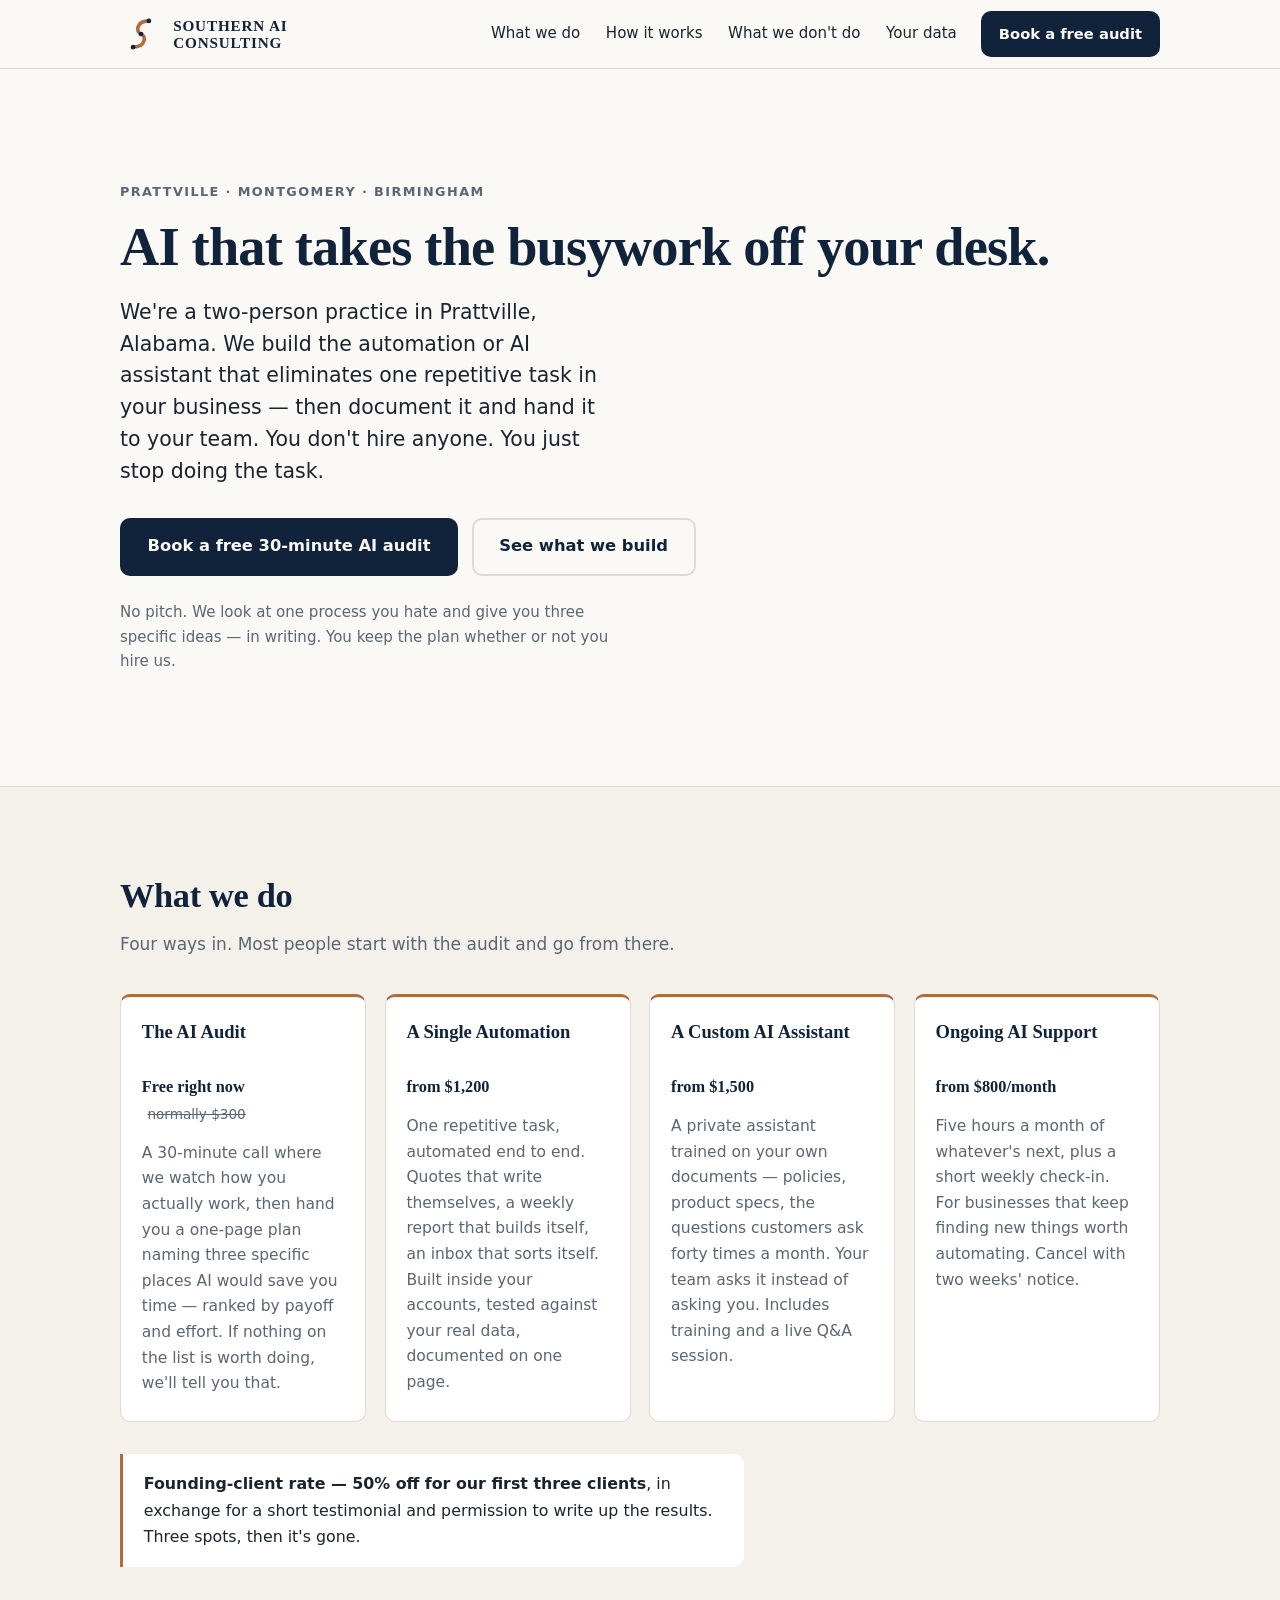
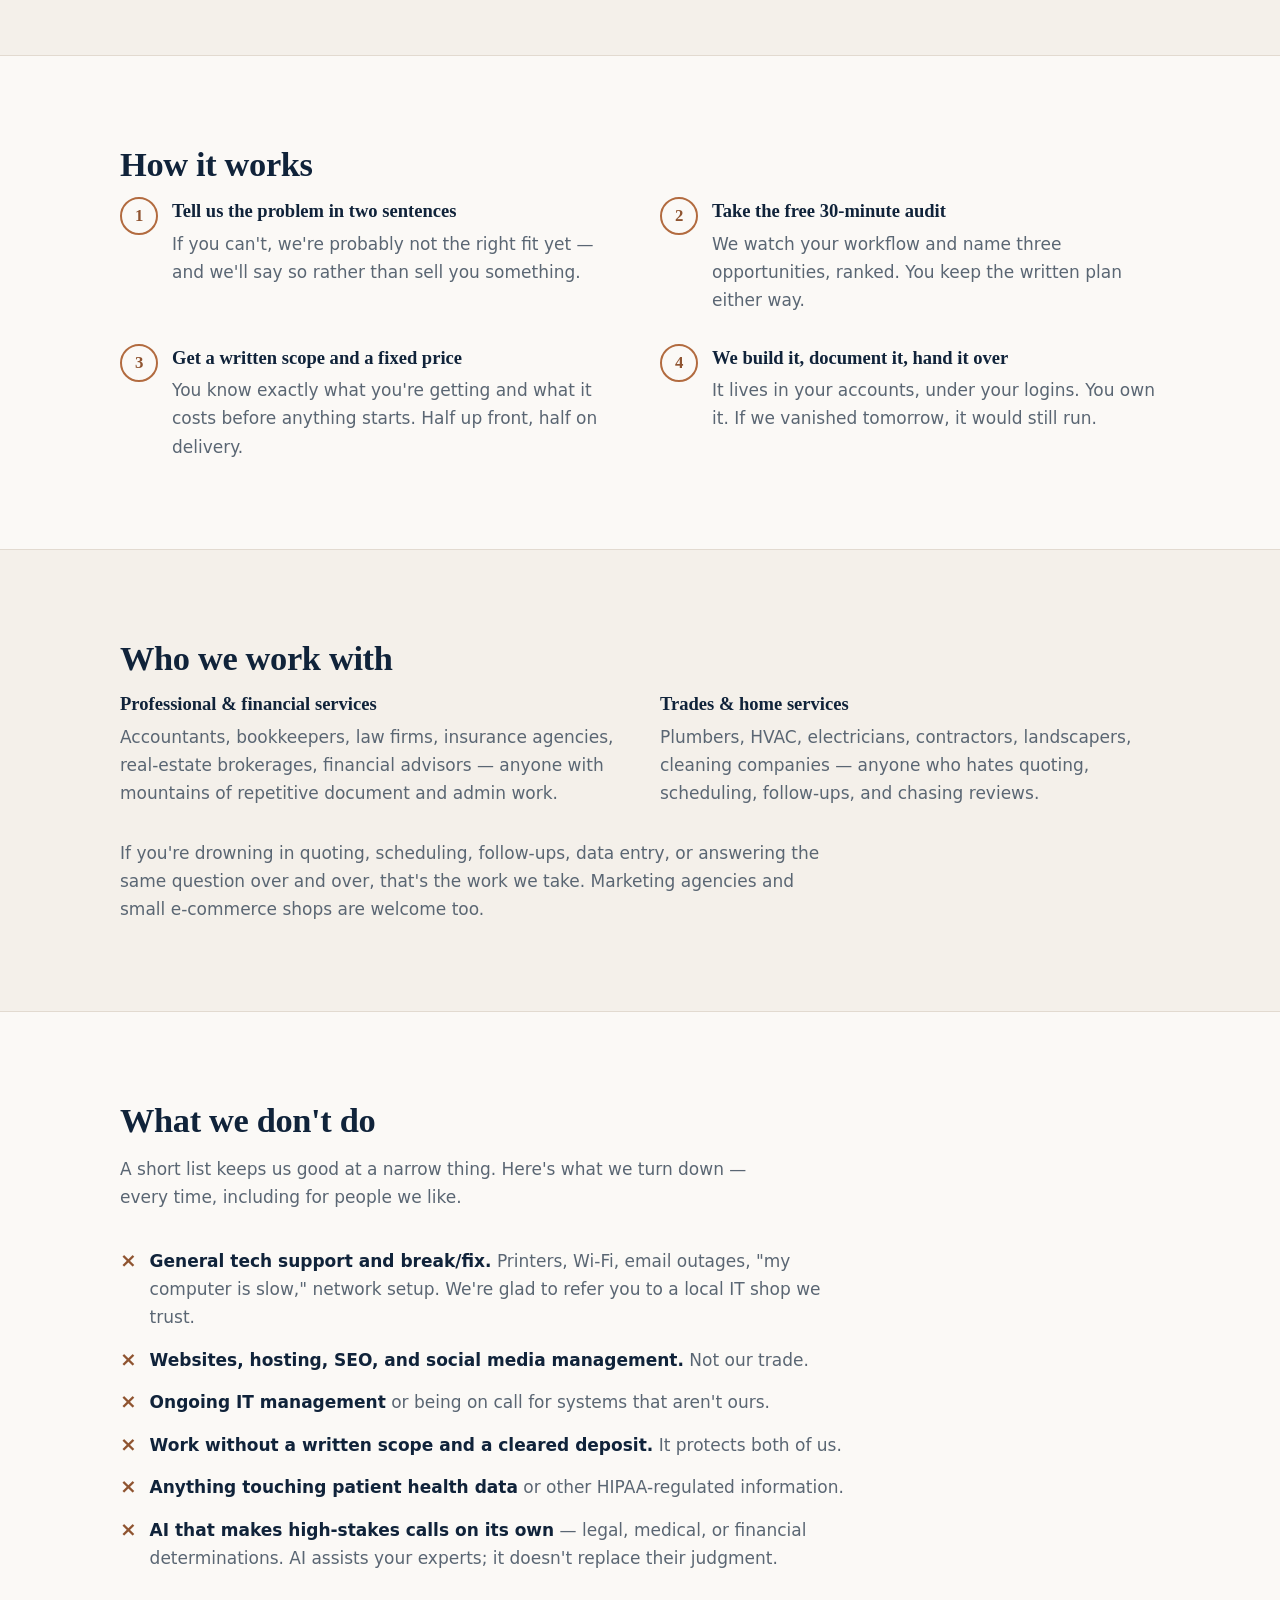
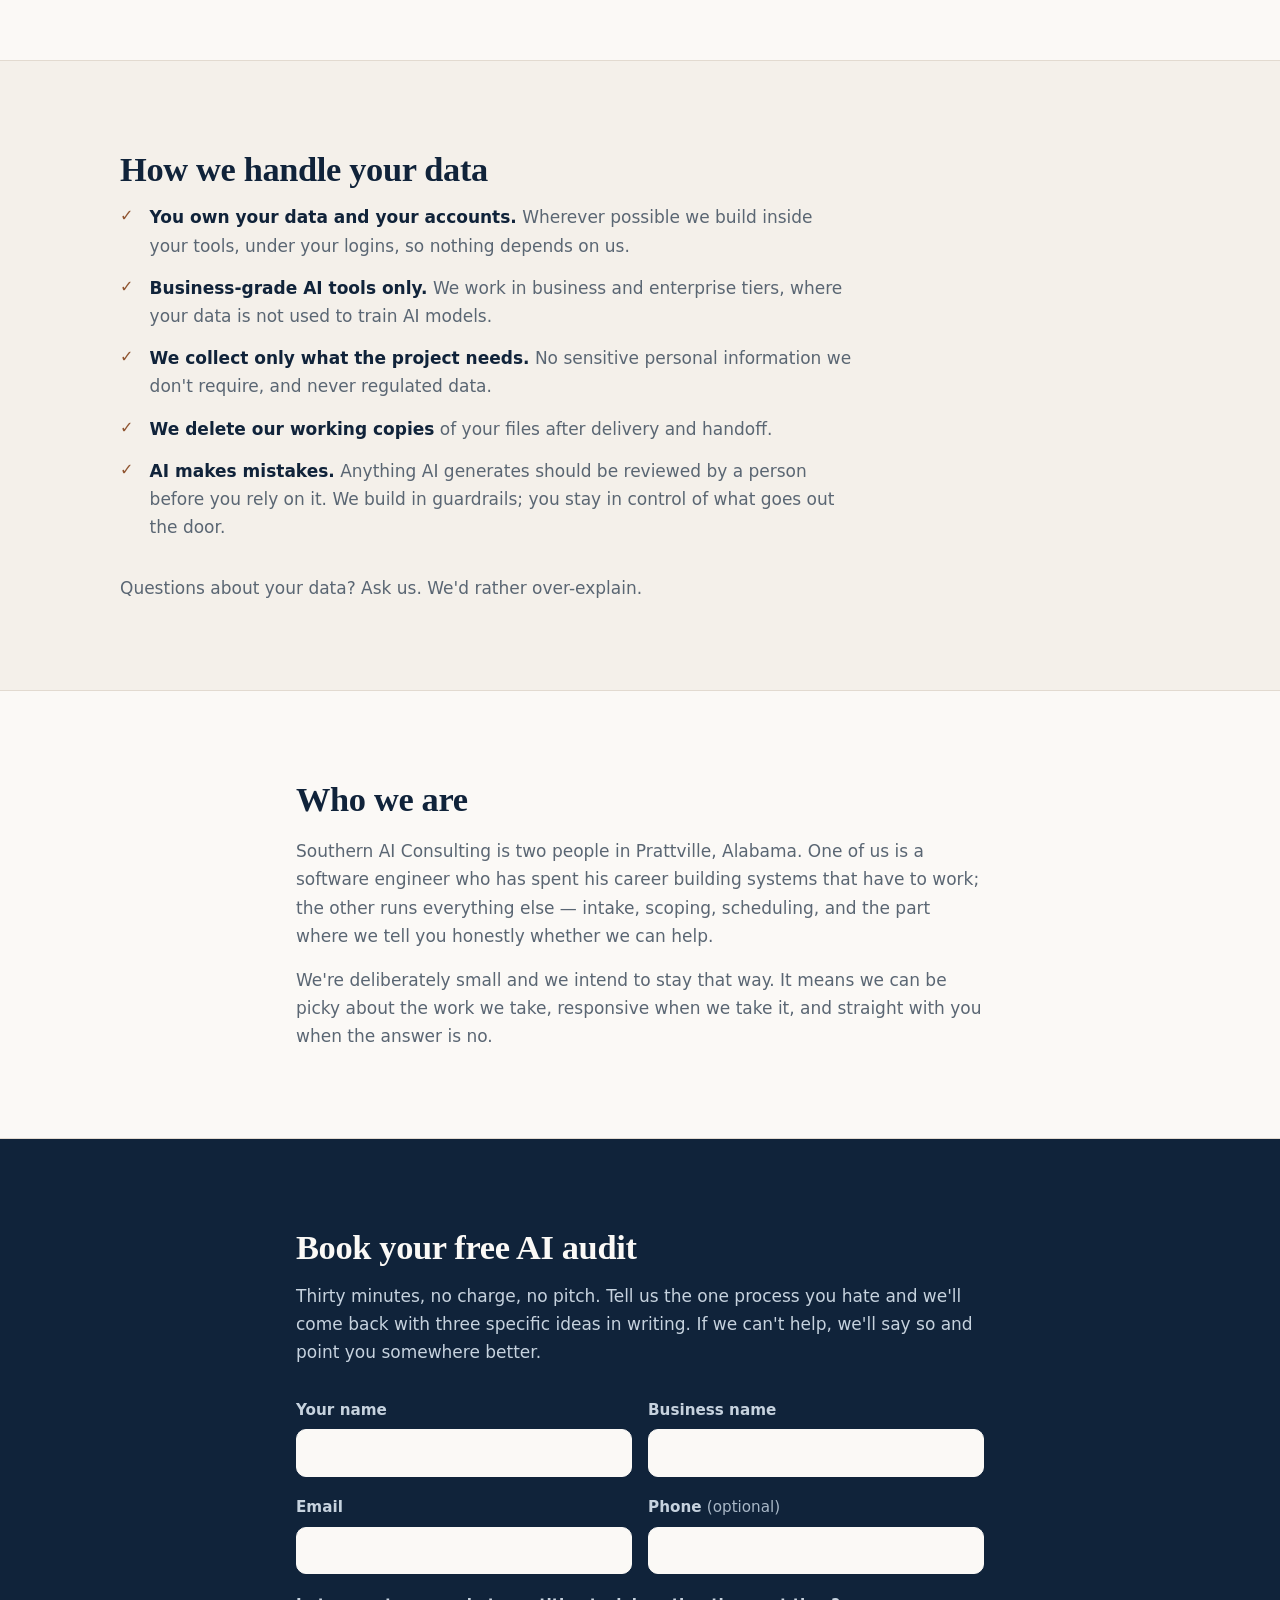
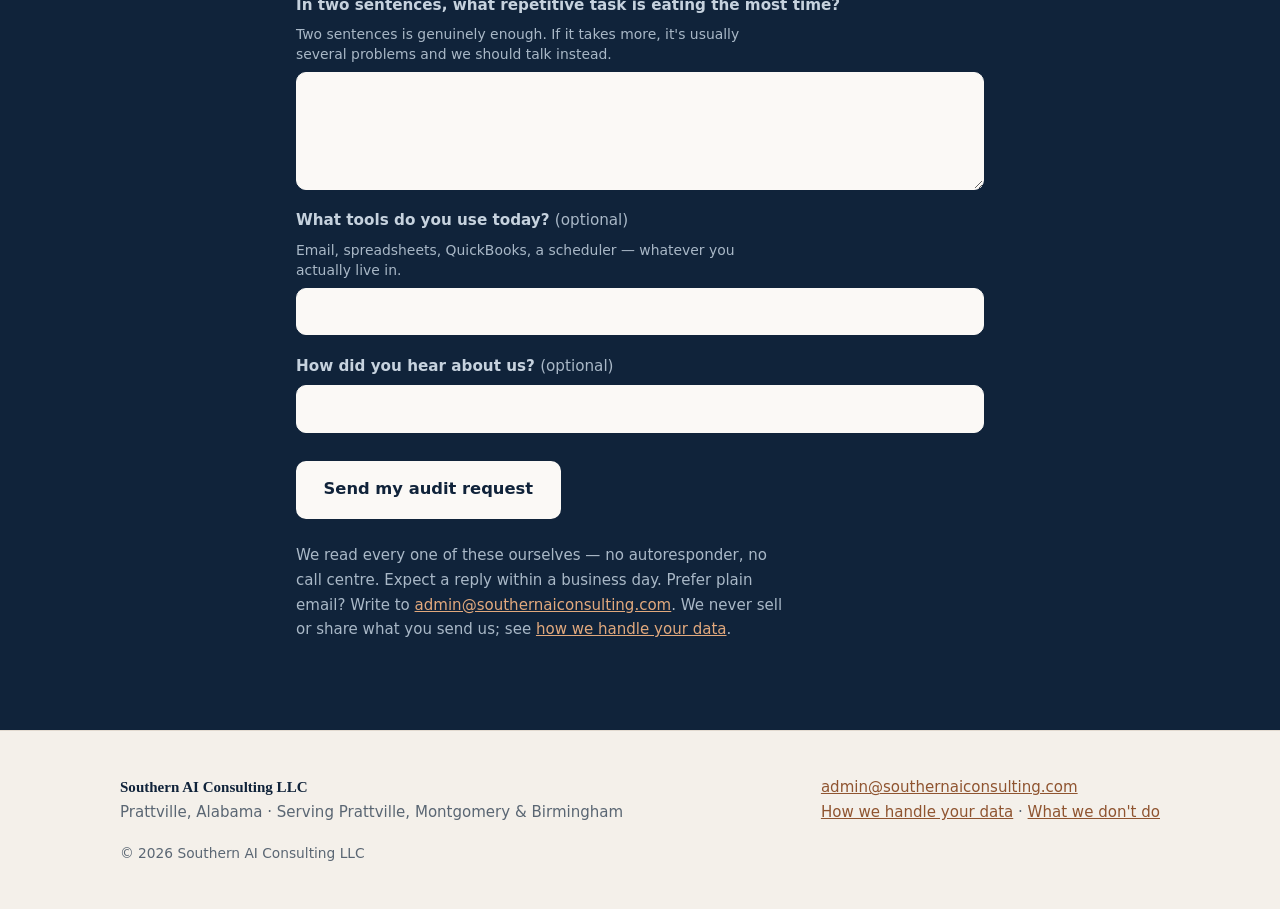
==== commit 8b766512: "Replace mailto CTAs with an on-site intake form The audit buttons now scroll to a real form at the f" ====
--- a/index.html
+++ b/index.html
@@ -33,10 +33,23 @@
 <link rel="stylesheet" href="styles.css">
 
 <!-- ==========================================================================
-     CTA_URL — the primary "book a free audit" target.
-     Currently a mailto: with a prefilled two-sentence prompt.
-     To switch to the Notion intake form later: search this file for CTA_URL
-     and replace the mailto: href on each of the three tagged links, then push.
+     INTAKE FORM
+     The audit buttons anchor to #audit, the form at the foot of the page.
+
+     GitHub Pages cannot process a POST, so the form relays through
+     FormSubmit.co, which emails the submission to admin@southernaiconsulting.com.
+
+     ONE-TIME ACTIVATION: submit the form once on the live site, then click the
+     link in the confirmation email FormSubmit sends. Until that is done,
+     submissions are not delivered.
+
+     After activating, FormSubmit gives you a hashed endpoint. Swap it into the
+     form's action= so the raw address is no longer in this page for scrapers.
+     Search for: FORM_ACTION
+
+     Spam control is the hidden _honey honeypot field. If spam ever starts
+     arriving, change _captcha from false to true to add their challenge page.
+
      (Never nest comment markers inside this block. HTML has no nested
      comments, so the first inner close-marker ends it and the rest of the
      text leaks onto the visible page.)
@@ -70,8 +83,7 @@
       <a href="#data">Your data</a>
     </nav>
 
-    <!-- CTA_URL -->
-    <a class="btn btn-sm" href="mailto:admin@southernaiconsulting.com?subject=Free%20AI%20audit%20request&amp;body=In%20two%20sentences%2C%20what%20repetitive%20task%20is%20eating%20the%20most%20time%20in%20your%20business%3F%0D%0A%0D%0A%0D%0AWhich%20tools%20do%20you%20use%20today%20(email%2C%20spreadsheets%2C%20QuickBooks%2C%20scheduling%2C%20etc.)%3F%0D%0A%0D%0A"><span class="lbl-long">Book a free audit</span><span class="lbl-short">Free audit</span></a>
+    <a class="btn btn-sm" href="#audit"><span class="lbl-long">Book a free audit</span><span class="lbl-short">Free audit</span></a>
   </div>
 </header>
 
@@ -89,8 +101,7 @@
         doing the task.
       </p>
       <p class="cta-row">
-        <!-- CTA_URL -->
-        <a class="btn btn-lg" href="mailto:admin@southernaiconsulting.com?subject=Free%20AI%20audit%20request&amp;body=In%20two%20sentences%2C%20what%20repetitive%20task%20is%20eating%20the%20most%20time%20in%20your%20business%3F%0D%0A%0D%0A%0D%0AWhich%20tools%20do%20you%20use%20today%20(email%2C%20spreadsheets%2C%20QuickBooks%2C%20scheduling%2C%20etc.)%3F%0D%0A%0D%0A">Book a free 30-minute AI audit</a>
+        <a class="btn btn-lg" href="#audit">Book a free 30-minute AI audit</a>
         <a class="btn btn-ghost btn-lg" href="#what-we-do">See what we build</a>
       </p>
       <p class="fine">
@@ -317,21 +328,87 @@
   </section>
 
   <!-- ── Closing CTA ────────────────────────────────────────────────────── -->
-  <section id="contact" class="closing">
+  <!-- ── Intake form ────────────────────────────────────────────────────── -->
+  <section id="audit" class="closing">
     <div class="wrap narrow">
-      <h2>Start with one process you hate</h2>
+      <h2>Book your free AI audit</h2>
       <p>
-        Tell us what it is in two sentences. If we can help, we'll show you how in
-        thirty minutes — free. If we can't, we'll say so and point you somewhere
-        better.
-      </p>
-      <p class="cta-row">
-        <!-- CTA_URL -->
-        <a class="btn btn-lg btn-invert" href="mailto:admin@southernaiconsulting.com?subject=Free%20AI%20audit%20request&amp;body=In%20two%20sentences%2C%20what%20repetitive%20task%20is%20eating%20the%20most%20time%20in%20your%20business%3F%0D%0A%0D%0A%0D%0AWhich%20tools%20do%20you%20use%20today%20(email%2C%20spreadsheets%2C%20QuickBooks%2C%20scheduling%2C%20etc.)%3F%0D%0A%0D%0A">Book a free 30-minute AI audit</a>
-      </p>
+        Thirty minutes, no charge, no pitch. Tell us the one process you hate and
+        we'll come back with three specific ideas in writing. If we can't help,
+        we'll say so and point you somewhere better.
+      </p>
+
+      <!-- FORM_ACTION — replace with the hashed FormSubmit endpoint after
+           activating, so this address is not in the page for scrapers. -->
+      <form class="intake" action="https://formsubmit.co/admin@southernaiconsulting.com" method="POST">
+
+        <!-- FormSubmit configuration (hidden) -->
+        <input type="hidden" name="_subject" value="New AI audit request — southernaiconsulting.com">
+        <input type="hidden" name="_template" value="table">
+        <input type="hidden" name="_captcha" value="false">
+        <input type="hidden" name="_next" value="https://southernaiconsulting.com/thanks.html">
+        <!-- Honeypot: real people never see or fill this. Bots do. -->
+        <p class="honey" aria-hidden="true">
+          <label for="_honey">Leave this field empty</label>
+          <input type="text" id="_honey" name="_honey" tabindex="-1" autocomplete="off">
+        </p>
+
+        <div class="field-row">
+          <p class="field">
+            <label for="name">Your name</label>
+            <input type="text" id="name" name="name" autocomplete="name" required>
+          </p>
+          <p class="field">
+            <label for="business">Business name</label>
+            <input type="text" id="business" name="business" autocomplete="organization" required>
+          </p>
+        </div>
+
+        <div class="field-row">
+          <p class="field">
+            <label for="email">Email</label>
+            <input type="email" id="email" name="email" autocomplete="email" required>
+          </p>
+          <p class="field">
+            <label for="phone">Phone <span class="opt">(optional)</span></label>
+            <input type="tel" id="phone" name="phone" autocomplete="tel">
+          </p>
+        </div>
+
+        <p class="field">
+          <label for="problem">In two sentences, what repetitive task is eating the most time?</label>
+          <span class="hint" id="problem-hint">
+            Two sentences is genuinely enough. If it takes more, it's usually
+            several problems and we should talk instead.
+          </span>
+          <textarea id="problem" name="problem" rows="4" required
+                    aria-describedby="problem-hint"></textarea>
+        </p>
+
+        <p class="field">
+          <label for="tools">What tools do you use today? <span class="opt">(optional)</span></label>
+          <span class="hint" id="tools-hint">
+            Email, spreadsheets, QuickBooks, a scheduler — whatever you actually live in.
+          </span>
+          <input type="text" id="tools" name="tools" aria-describedby="tools-hint">
+        </p>
+
+        <p class="field">
+          <label for="referral">How did you hear about us? <span class="opt">(optional)</span></label>
+          <input type="text" id="referral" name="referral">
+        </p>
+
+        <p class="cta-row">
+          <button class="btn btn-lg btn-invert" type="submit">Send my audit request</button>
+        </p>
+      </form>
+
       <p class="fine">
-        Or email us directly at
+        We read every one of these ourselves — no autoresponder, no call centre.
+        Expect a reply within a business day. Prefer plain email? Write to
         <a href="mailto:admin@southernaiconsulting.com">admin@southernaiconsulting.com</a>.
+        We never sell or share what you send us; see
+        <a href="#data">how we handle your data</a>.
       </p>
     </div>
   </section>
--- a/styles.css
+++ b/styles.css
@@ -457,6 +457,83 @@
 .closing .fine a:hover { color: #FBF9F6; }
 .closing .cta-row { margin-top: 1.75rem; }
 
+/* ── Intake form ───────────────────────────────────────────────────────── */
+/* Lives inside .closing, so it is always on navy in both themes. Every
+   colour below is one of the pairs already contrast-verified for #10233A. */
+
+.intake { margin-top: 2rem; }
+
+.field { margin: 0 0 1.15rem; display: flex; flex-direction: column; }
+
+.field label {
+  font-size: 0.95rem;
+  font-weight: 600;
+  color: #C6D2DE;                /* 10.33:1 on #10233A */
+  margin-bottom: 0.4rem;
+}
+
+.field .opt { font-weight: 400; color: #A9B8C7; }   /* 7.83:1 */
+
+.field .hint {
+  font-size: 0.87rem;
+  line-height: 1.45;
+  color: #A9B8C7;
+  margin-bottom: 0.5rem;
+  max-width: 54ch;
+}
+
+.intake input[type="text"],
+.intake input[type="email"],
+.intake input[type="tel"],
+.intake textarea {
+  font: inherit;
+  font-size: 1rem;
+  min-height: 44px;              /* tap target */
+  padding: 0.6rem 0.75rem;
+  background: #FBF9F6;
+  color: #10233A;                /* 15.10:1 inside the field */
+  border: 1px solid #FBF9F6;
+  border-radius: var(--radius);
+  width: 100%;
+}
+
+.intake textarea { min-height: 7rem; resize: vertical; line-height: 1.5; }
+
+.intake input:focus-visible,
+.intake textarea:focus-visible {
+  outline: 3px solid #E2A97D;
+  outline-offset: 2px;
+}
+
+/* Native validation feedback, no JS. Must be :user-invalid, not :invalid —
+   :invalid matches an untouched empty required field, so the whole form would
+   render pre-errored on load. There are no placeholders here, so the usual
+   :not(:placeholder-shown) guard would not work either. Browsers without
+   :user-invalid simply get no error styling, which is the right fallback. */
+.intake input:user-invalid,
+.intake textarea:user-invalid {
+  border-color: #E2A97D;
+  box-shadow: 0 0 0 2px rgba(226, 169, 125, 0.35);
+}
+
+.field-row { display: grid; gap: 0 1rem; }
+
+@media (min-width: 40em) {
+  .field-row { grid-template-columns: 1fr 1fr; }
+}
+
+/* Honeypot. Deliberately NOT display:none — some bots skip hidden inputs but
+   fill anything they can parse, so this stays in the layout and off-screen. */
+.honey {
+  position: absolute;
+  left: -9999px;
+  width: 1px;
+  height: 1px;
+  overflow: hidden;
+}
+
+.intake .btn-invert { border: 2px solid #FBF9F6; cursor: pointer; }
+
 /* ── Footer ────────────────────────────────────────────────────────────── */
 
 .site-footer {
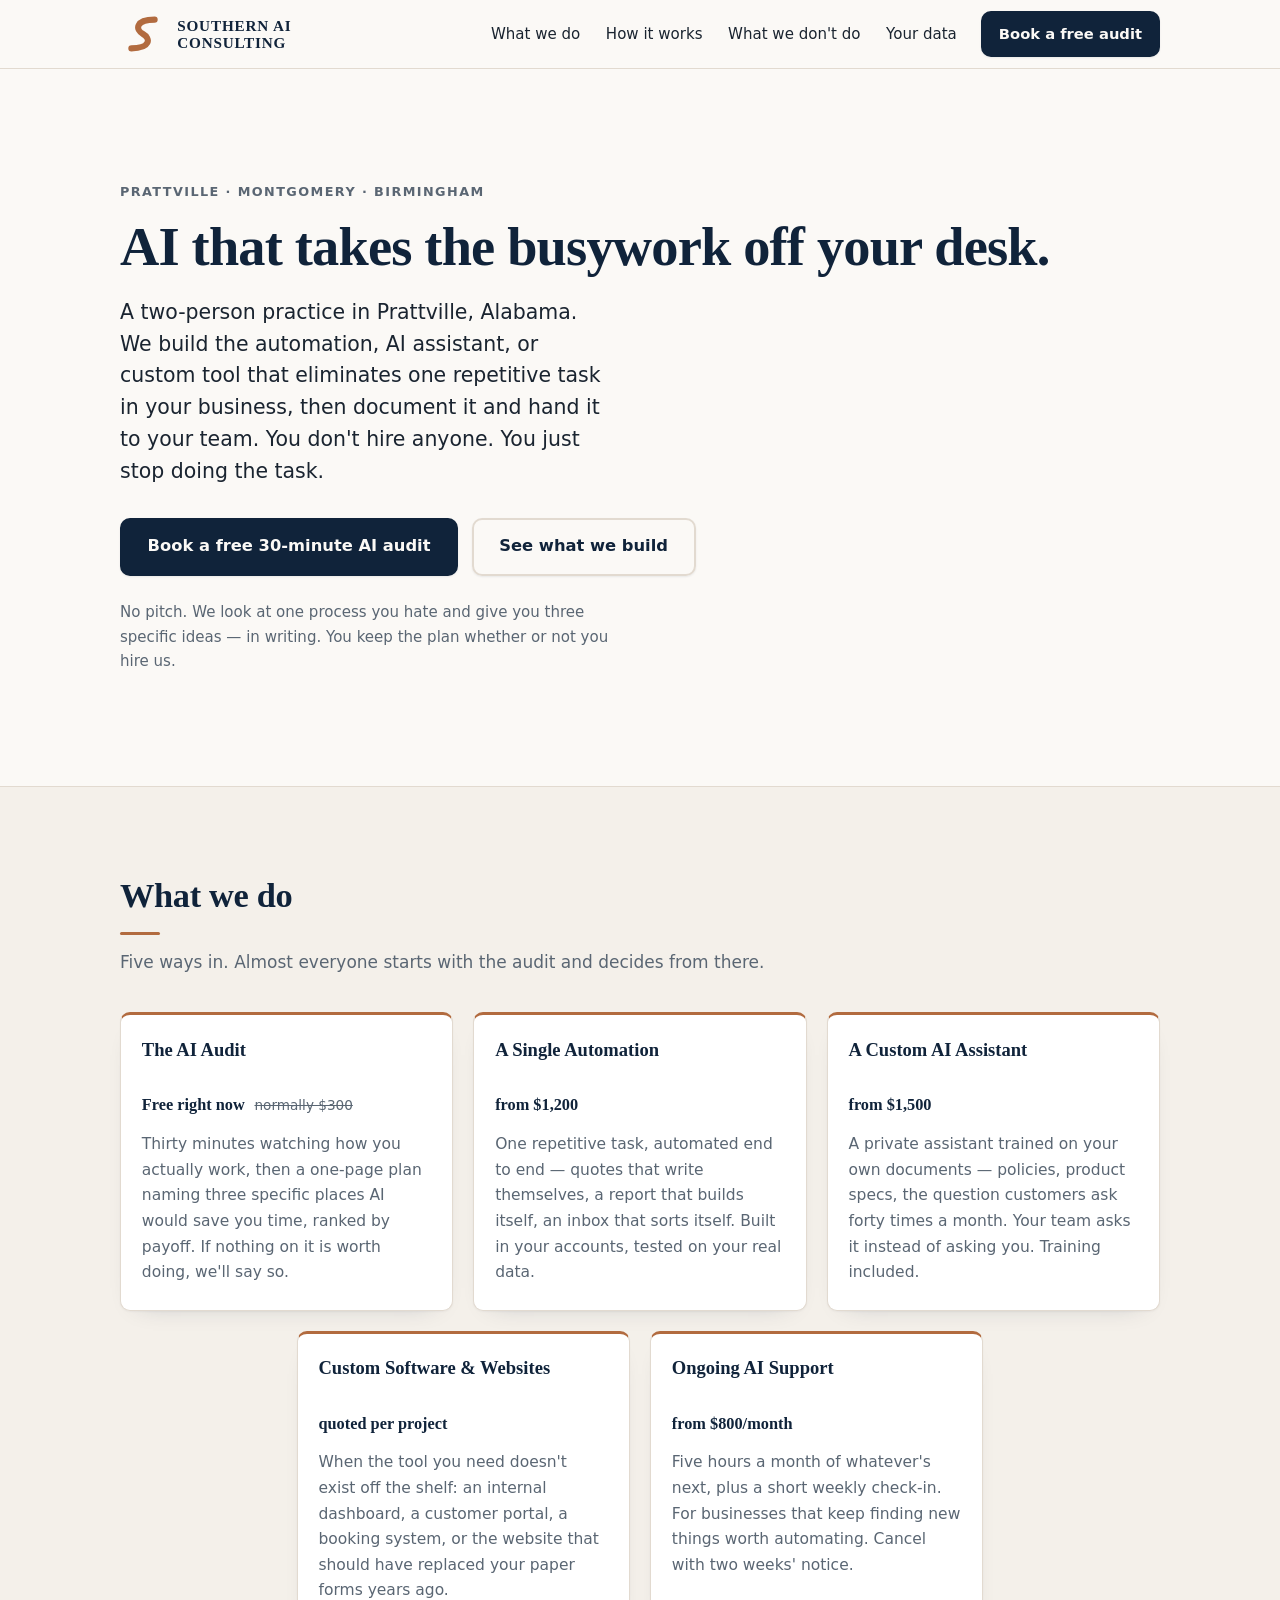
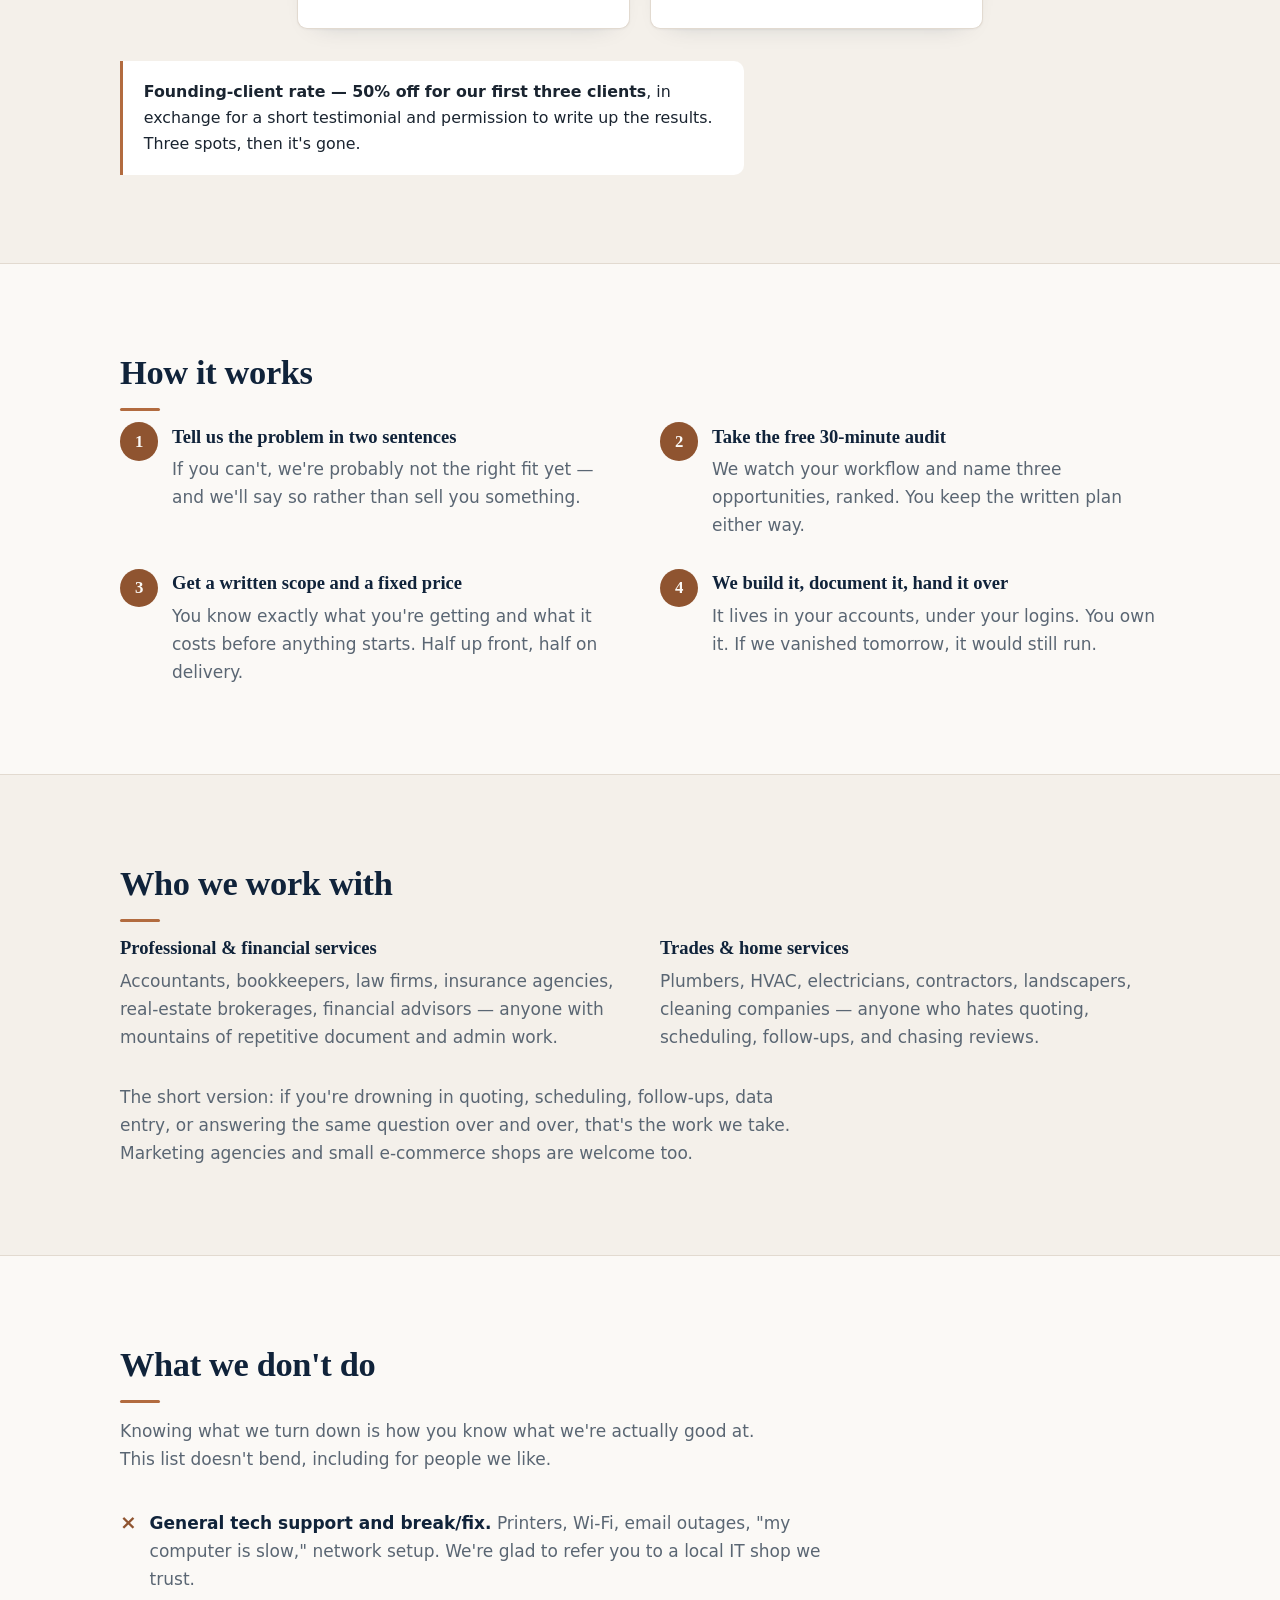
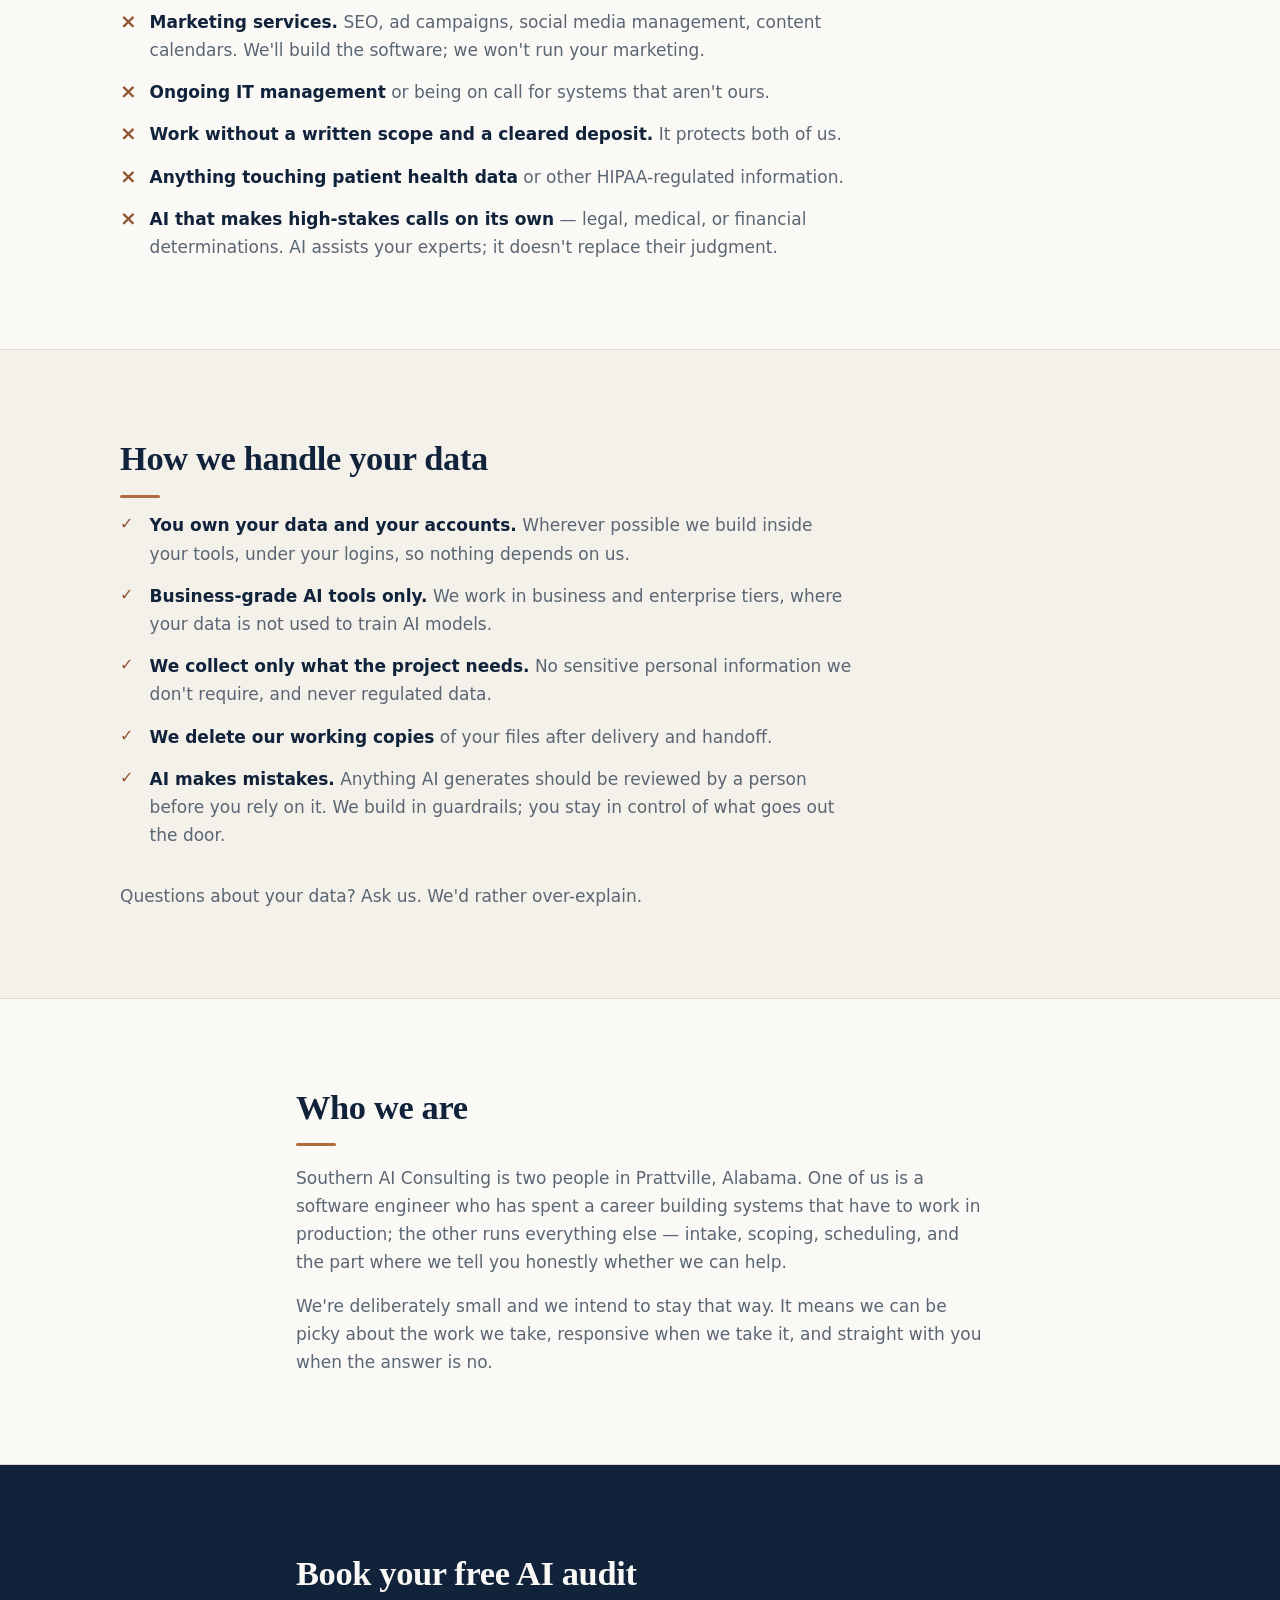
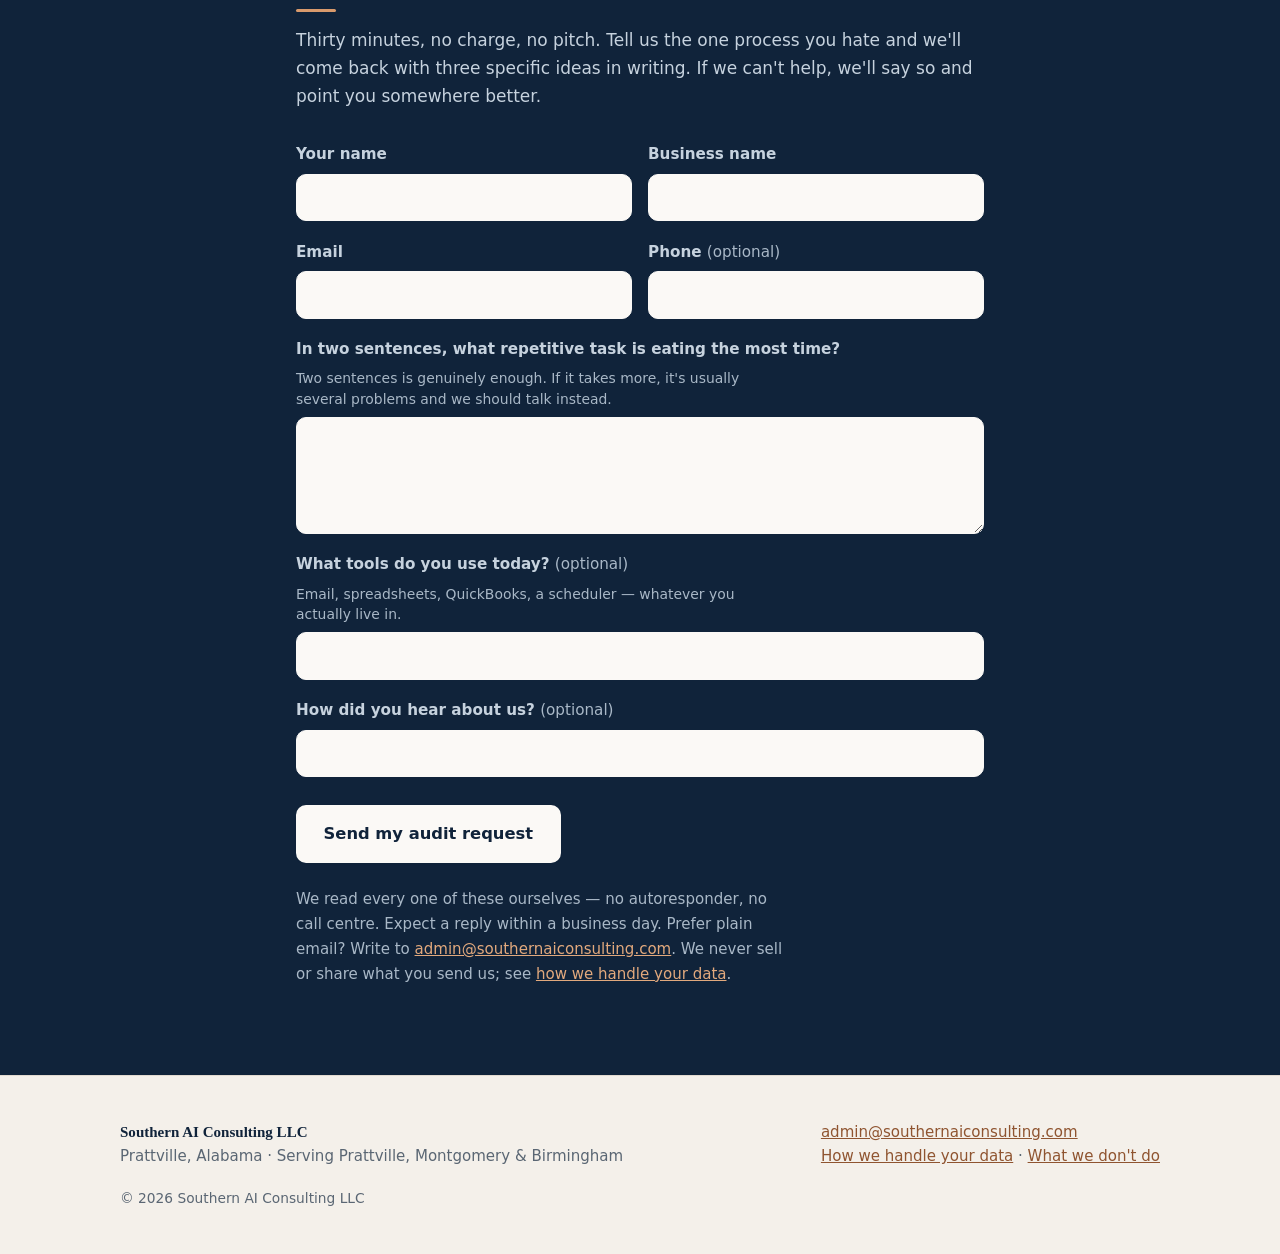
==== commit a7a90ff7: "Rebuild the mark, add a motion layer, sell website work Logo: replace the three-node ornament with a" ====
--- a/index.html
+++ b/index.html
@@ -5,13 +5,13 @@
 <meta name="viewport" content="width=device-width, initial-scale=1">
 
 <title>Southern AI Consulting — Practical AI &amp; Automation for Central Alabama Business</title>
-<meta name="description" content="We build the automation or AI assistant that eliminates one repetitive task in your business — then document it and hand it over. A two-person practice serving Prattville, Montgomery, and Birmingham, Alabama.">
+<meta name="description" content="We build the automation, AI assistant, or custom software that takes one repetitive task off your desk — then document it and hand it over. A two-person practice serving Prattville, Montgomery, and Birmingham, Alabama.">
 <link rel="canonical" href="https://southernaiconsulting.com/">
 
 <meta property="og:type" content="website">
 <meta property="og:site_name" content="Southern AI Consulting">
 <meta property="og:title" content="Southern AI Consulting — Practical AI for Central Alabama Business">
-<meta property="og:description" content="We build the automation or AI assistant that eliminates one repetitive task in your business — then document it and hand it over. You don't hire anyone. You just stop doing the task.">
+<meta property="og:description" content="We build the automation, AI assistant, or custom software that takes one repetitive task off your desk — then document it and hand it over. You don't hire anyone. You just stop doing the task.">
 <meta property="og:url" content="https://southernaiconsulting.com/">
 <meta property="og:image" content="https://southernaiconsulting.com/og.png">
 <meta property="og:image:width" content="1200">
@@ -19,7 +19,7 @@
 <meta property="og:image:alt" content="Southern AI Consulting — practical AI for central Alabama business.">
 <meta name="twitter:card" content="summary_large_image">
 <meta name="twitter:title" content="Southern AI Consulting — Practical AI for Central Alabama Business">
-<meta name="twitter:description" content="We build the automation or AI assistant that eliminates one repetitive task in your business — then document it and hand it over.">
+<meta name="twitter:description" content="We build the automation, AI assistant, or custom software that takes one repetitive task off your desk — then document it and hand it over.">
 <meta name="twitter:image" content="https://southernaiconsulting.com/og.png">
 
 <link rel="icon" href="favicon.svg" type="image/svg+xml">
@@ -63,12 +63,13 @@
   <div class="wrap header-inner">
     <a class="brand" href="./" aria-label="Southern AI Consulting — home">
       <svg class="brand-mark" viewBox="0 0 64 64" width="42" height="42" aria-hidden="true" focusable="false">
-        <path d="M 44 12 C 24 12, 24 30, 32 32 C 40 34, 40 52, 20 52"
-              fill="none" stroke="currentColor" stroke-width="5.5"
+        <!-- pathLength="100" rescales the stroke-dash unit so the draw-on
+             animation in styles.css can count 0-100 instead of the path's real
+             arc length (79.47). Keep it if you ever change the geometry. -->
+        <path class="brand-stroke" pathLength="100"
+              d="M 48.2 12 C 21.2 12, 21.2 26, 32 32 C 42.8 38, 42.8 52, 15.8 52"
+              fill="none" stroke="currentColor" stroke-width="8.5"
               stroke-linecap="round" stroke-linejoin="round"/>
-        <circle cx="44" cy="12" r="3.6" class="brand-node"/>
-        <circle cx="32" cy="32" r="3.6" class="brand-node"/>
-        <circle cx="20" cy="52" r="3.6" class="brand-node"/>
       </svg>
       <span class="brand-text">
         <span class="brand-line">Southern AI</span>
@@ -95,10 +96,10 @@
       <p class="eyebrow">Prattville · Montgomery · Birmingham</p>
       <h1>AI that takes the busywork off your desk.</h1>
       <p class="lede">
-        We're a two-person practice in Prattville, Alabama. We build the automation
-        or AI assistant that eliminates one repetitive task in your business — then
-        document it and hand it to your team. You don't hire anyone. You just stop
-        doing the task.
+        A two-person practice in Prattville, Alabama. We build the automation, AI
+        assistant, or custom tool that eliminates one repetitive task in your
+        business, then document it and hand it to your team. You don't hire
+        anyone. You just stop doing the task.
       </p>
       <p class="cta-row">
         <a class="btn btn-lg" href="#audit">Book a free 30-minute AI audit</a>
@@ -116,42 +117,53 @@
     <div class="wrap">
       <h2>What we do</h2>
       <p class="section-lede">
-        Four ways in. Most people start with the audit and go from there.
+        Five ways in. Almost everyone starts with the audit and decides from
+        there.
       </p>
 
       <!-- role="list" restores list semantics that Safari/VoiceOver drop when
            list-style is removed in CSS. Same for .steps, .nope and .policy. -->
-      <ul class="cards" role="list">
-        <li class="card">
+      <ul class="cards stagger" role="list">
+        <li class="card reveal">
           <h3>The AI Audit</h3>
           <p class="price"><strong>Free right now</strong> <span class="was">normally $300</span></p>
           <p>
-            A 30-minute call where we watch how you actually work, then hand you a
-            one-page plan naming three specific places AI would save you time —
-            ranked by payoff and effort. If nothing on the list is worth doing,
-            we'll tell you that.
-          </p>
-        </li>
-        <li class="card">
+            Thirty minutes watching how you actually work, then a one-page plan
+            naming three specific places AI would save you time, ranked by
+            payoff. If nothing on it is worth doing, we'll say so.
+          </p>
+        </li>
+        <li class="card reveal">
           <h3>A Single Automation</h3>
           <p class="price"><strong>from $1,200</strong></p>
           <p>
-            One repetitive task, automated end to end. Quotes that write
-            themselves, a weekly report that builds itself, an inbox that sorts
-            itself. Built inside your accounts, tested against your real data,
-            documented on one page.
-          </p>
-        </li>
-        <li class="card">
+            One repetitive task, automated end to end — quotes that write
+            themselves, a report that builds itself, an inbox that sorts itself.
+            Built in your accounts, tested on your real data.
+          </p>
+        </li>
+        <li class="card reveal">
           <h3>A Custom AI Assistant</h3>
           <p class="price"><strong>from $1,500</strong></p>
           <p>
             A private assistant trained on your own documents — policies, product
-            specs, the questions customers ask forty times a month. Your team asks
-            it instead of asking you. Includes training and a live Q&amp;A session.
-          </p>
-        </li>
-        <li class="card">
+            specs, the question customers ask forty times a month. Your team asks
+            it instead of asking you. Training included.
+          </p>
+        </li>
+        <li class="card reveal">
+          <h3>Custom Software &amp; Websites</h3>
+          <!-- PRICE_TBD — deliberately not a number. Set a "from $X" here once
+               you've settled on a floor for build work, and mirror it in the
+               hasOfferCatalog block at the foot of this file. -->
+          <p class="price"><strong>quoted per project</strong></p>
+          <p>
+            When the tool you need doesn't exist off the shelf: an internal
+            dashboard, a customer portal, a booking system, or the website that
+            should have replaced your paper forms years ago.
+          </p>
+        </li>
+        <li class="card reveal">
           <h3>Ongoing AI Support</h3>
           <p class="price"><strong>from $800/month</strong></p>
           <p>
@@ -162,7 +174,7 @@
         </li>
       </ul>
 
-      <p class="founding">
+      <p class="founding reveal">
         <strong>Founding-client rate — 50% off for our first three clients</strong>,
         in exchange for a short testimonial and permission to write up the results.
         Three spots, then it's gone.
@@ -174,29 +186,29 @@
   <section id="how-it-works">
     <div class="wrap">
       <h2>How it works</h2>
-      <ol class="steps" role="list">
-        <li>
+      <ol class="steps stagger" role="list">
+        <li class="reveal">
           <h3>Tell us the problem in two sentences</h3>
           <p>
             If you can't, we're probably not the right fit yet — and we'll say so
             rather than sell you something.
           </p>
         </li>
-        <li>
+        <li class="reveal">
           <h3>Take the free 30-minute audit</h3>
           <p>
             We watch your workflow and name three opportunities, ranked. You keep
             the written plan either way.
           </p>
         </li>
-        <li>
+        <li class="reveal">
           <h3>Get a written scope and a fixed price</h3>
           <p>
             You know exactly what you're getting and what it costs before anything
             starts. Half up front, half on delivery.
           </p>
         </li>
-        <li>
+        <li class="reveal">
           <h3>We build it, document it, hand it over</h3>
           <p>
             It lives in your accounts, under your logins. You own it. If we
@@ -211,8 +223,8 @@
   <section id="who" class="band">
     <div class="wrap">
       <h2>Who we work with</h2>
-      <div class="two-col">
-        <div>
+      <div class="two-col stagger">
+        <div class="reveal">
           <h3>Professional &amp; financial services</h3>
           <p>
             Accountants, bookkeepers, law firms, insurance agencies, real-estate
@@ -220,7 +232,7 @@
             document and admin work.
           </p>
         </div>
-        <div>
+        <div class="reveal">
           <h3>Trades &amp; home services</h3>
           <p>
             Plumbers, HVAC, electricians, contractors, landscapers, cleaning
@@ -230,9 +242,9 @@
         </div>
       </div>
       <p class="section-note">
-        If you're drowning in quoting, scheduling, follow-ups, data entry, or
-        answering the same question over and over, that's the work we take.
-        Marketing agencies and small e-commerce shops are welcome too.
+        The short version: if you're drowning in quoting, scheduling, follow-ups,
+        data entry, or answering the same question over and over, that's the work
+        we take. Marketing agencies and small e-commerce shops are welcome too.
       </p>
     </div>
   </section>
@@ -242,32 +254,33 @@
     <div class="wrap">
       <h2>What we don't do</h2>
       <p class="section-lede">
-        A short list keeps us good at a narrow thing. Here's what we turn down —
-        every time, including for people we like.
-      </p>
-      <ul class="nope" role="list">
-        <li>
+        Knowing what we turn down is how you know what we're actually good at.
+        This list doesn't bend, including for people we like.
+      </p>
+      <ul class="nope stagger" role="list">
+        <li class="reveal">
           <strong>General tech support and break/fix.</strong> Printers, Wi-Fi,
           email outages, "my computer is slow," network setup. We're glad to refer
           you to a local IT shop we trust.
         </li>
-        <li>
-          <strong>Websites, hosting, SEO, and social media management.</strong>
-          Not our trade.
-        </li>
-        <li>
+        <li class="reveal">
+          <strong>Marketing services.</strong> SEO, ad campaigns, social media
+          management, content calendars. We'll build the software; we won't run
+          your marketing.
+        </li>
+        <li class="reveal">
           <strong>Ongoing IT management</strong> or being on call for systems that
           aren't ours.
         </li>
-        <li>
+        <li class="reveal">
           <strong>Work without a written scope and a cleared deposit.</strong>
           It protects both of us.
         </li>
-        <li>
+        <li class="reveal">
           <strong>Anything touching patient health data</strong> or other
           HIPAA-regulated information.
         </li>
-        <li>
+        <li class="reveal">
           <strong>AI that makes high-stakes calls on its own</strong> — legal,
           medical, or financial determinations. AI assists your experts; it
           doesn't replace their judgment.
@@ -280,24 +293,24 @@
   <section id="data" class="band">
     <div class="wrap">
       <h2>How we handle your data</h2>
-      <ul class="policy" role="list">
-        <li>
+      <ul class="policy stagger" role="list">
+        <li class="reveal">
           <strong>You own your data and your accounts.</strong> Wherever possible
           we build inside your tools, under your logins, so nothing depends on us.
         </li>
-        <li>
+        <li class="reveal">
           <strong>Business-grade AI tools only.</strong> We work in business and
           enterprise tiers, where your data is not used to train AI models.
         </li>
-        <li>
+        <li class="reveal">
           <strong>We collect only what the project needs.</strong> No sensitive
           personal information we don't require, and never regulated data.
         </li>
-        <li>
+        <li class="reveal">
           <strong>We delete our working copies</strong> of your files after
           delivery and handoff.
         </li>
-        <li>
+        <li class="reveal">
           <strong>AI makes mistakes.</strong> Anything AI generates should be
           reviewed by a person before you rely on it. We build in guardrails; you
           stay in control of what goes out the door.
@@ -315,9 +328,9 @@
       <h2>Who we are</h2>
       <p>
         Southern AI Consulting is two people in Prattville, Alabama. One of us is a
-        software engineer who has spent his career building systems that have to
-        work; the other runs everything else — intake, scoping, scheduling, and the
-        part where we tell you honestly whether we can help.
+        software engineer who has spent a career building systems that have to work
+        in production; the other runs everything else — intake, scoping,
+        scheduling, and the part where we tell you honestly whether we can help.
       </p>
       <p>
         We're deliberately small and we intend to stay that way. It means we can be
@@ -346,7 +359,11 @@
         <input type="hidden" name="_subject" value="New AI audit request — southernaiconsulting.com">
         <input type="hidden" name="_template" value="table">
         <input type="hidden" name="_captcha" value="false">
-        <input type="hidden" name="_next" value="https://southernaiconsulting.com/thanks.html">
+        <!-- _next is deliberately http://, not https://. It works before the
+             TLS certificate exists, and once HTTPS enforcement is on GitHub
+             301s it up to https:// anyway - so this is correct in both states.
+             An https:// value here fails outright until the cert is issued. -->
+        <input type="hidden" name="_next" value="http://southernaiconsulting.com/thanks.html">
         <!-- Honeypot: real people never see or fill this. Bots do. -->
         <p class="honey" aria-hidden="true">
           <label for="_honey">Leave this field empty</label>
@@ -440,7 +457,7 @@
   "logo": "https://southernaiconsulting.com/logo.svg",
   "image": "https://southernaiconsulting.com/og.png",
   "email": "admin@southernaiconsulting.com",
-  "description": "AI and automation consulting for small businesses in central Alabama. We build automations and custom AI assistants that eliminate repetitive work, then document them and hand them over.",
+  "description": "AI, automation, and custom software for small businesses in central Alabama. We build automations, custom AI assistants, and bespoke tools and websites that eliminate repetitive work, then document them and hand them over.",
   "address": {
     "@type": "PostalAddress",
     "addressLocality": "Prattville",
@@ -456,7 +473,9 @@
     "Business process automation",
     "Custom AI assistants",
     "Workflow automation",
-    "AI adoption for small business"
+    "AI adoption for small business",
+    "Custom software development",
+    "Website development"
   ],
   "hasOfferCatalog": {
     "@type": "OfferCatalog",
@@ -479,6 +498,10 @@
       },
       {
         "@type": "Offer",
+        "itemOffered": { "@type": "Service", "name": "Custom Software and Websites", "description": "Bespoke software built to order — internal dashboards, customer portals, booking systems, and business websites — delivered with the source." }
+      },
+      {
+        "@type": "Offer",
         "itemOffered": { "@type": "Service", "name": "Ongoing AI Support", "description": "Five hours per month of AI and automation work plus a weekly check-in." },
         "priceSpecification": { "@type": "UnitPriceSpecification", "minPrice": "800", "priceCurrency": "USD", "billingIncrement": "1", "unitCode": "MON" }
       }
--- a/styles.css
+++ b/styles.css
@@ -97,6 +97,18 @@
   margin-bottom: 0.85rem;
 }
 
+/* A short copper rule under each section heading. One repeated signal ties the
+   sections together without introducing another colour, box, or icon set. */
+section h2::after {
+  content: "";
+  display: block;
+  width: 2.5rem;
+  height: 3px;
+  margin-top: 0.95rem;
+  border-radius: 2px;
+  background: var(--copper);
+}
+
 h3 {
   font-size: 1.16rem;
   line-height: 1.3;
@@ -191,8 +203,11 @@
   margin-right: auto;
 }
 
-.brand-mark { flex: none; display: block; width: 34px; height: 34px; }
-.brand-node { fill: var(--ink); }
+/* Sized so the mark's ink height matches the two-line wordmark beside it. The
+   ink fills 48.5 of the 64-unit box, so 38px gives 28.8px against the small
+   wordmark's 29.2px block. Verified at a true 320px viewport: the brand stays
+   on two lines and the CTA still clears the right edge. */
+.brand-mark { flex: none; display: block; width: 38px; height: 38px; }
 
 .brand-text {
   display: flex;
@@ -209,7 +224,9 @@
 @media (min-width: 30em) {
   .header-inner { gap: 1.5rem; }
   .brand { gap: 0.7rem; }
-  .brand-mark { width: 42px; height: 42px; }
+  /* 46px, not 42: 34.9px of ink against the large wordmark's 34.6px block.
+     At 42px the mark measured visibly shorter than the words beside it. */
+  .brand-mark { width: 46px; height: 46px; }
   .brand-text { font-size: 0.95rem; letter-spacing: 0.055em; }
 }
 
@@ -226,13 +243,32 @@
 .site-nav { display: none; gap: 1.6rem; }
 
 .site-nav a {
+  position: relative;
   color: var(--text);
   text-decoration: none;
   font-size: 0.94rem;
   padding-block: 0.75rem;
-  border-bottom: 2px solid transparent;
-}
-.site-nav a:hover { color: var(--copper-text); border-bottom-color: var(--copper); }
+  transition: color 0.18s ease;
+}
+
+/* An absolutely-positioned rule that scales in from the centre, rather than a
+   transparent border that becomes visible. Same look, but nothing occupies
+   layout, so hovering can never nudge the nav by a pixel. */
+.site-nav a::after {
+  content: "";
+  position: absolute;
+  left: 0;
+  right: 0;
+  bottom: 0;
+  height: 2px;
+  border-radius: 1px;
+  background: var(--copper);
+  transform: scaleX(0);
+  transition: transform 0.22s cubic-bezier(0.22, 1, 0.36, 1);
+}
+.site-nav a:hover { color: var(--copper-text); }
+.site-nav a:hover::after,
+.site-nav a:focus-visible::after { transform: scaleX(1); }
 
 @media (min-width: 56em) {
   .site-nav { display: flex; }
@@ -254,13 +290,23 @@
   font-weight: 600;
   text-decoration: none;
   text-align: center;
-  transition: background-color 0.15s ease, color 0.15s ease, transform 0.15s ease;
+  box-shadow: 0 1px 2px rgba(16, 35, 58, 0.08);
+  transition: background-color 0.18s ease, color 0.18s ease,
+              border-color 0.18s ease, box-shadow 0.18s ease,
+              transform 0.18s cubic-bezier(0.22, 1, 0.36, 1);
 }
 .btn:hover {
   background: var(--copper-text);
   border-color: var(--copper-text);
   color: var(--bg);
-  transform: translateY(-1px);
+  transform: translateY(-2px);
+  box-shadow: 0 10px 20px -12px rgba(16, 35, 58, 0.55);
+}
+/* Settle back to the resting position on press, so the click has a physical
+   response and does not just change colour. */
+.btn:active {
+  transform: translateY(0);
+  box-shadow: 0 1px 2px rgba(16, 35, 58, 0.08);
 }
 
 .btn-sm { font-size: 0.92rem; padding: 0.55rem 1rem; flex: none; }
@@ -312,8 +358,21 @@
   grid-template-columns: 1fr;
 }
 
-@media (min-width: 40em) { .cards { grid-template-columns: repeat(2, 1fr); } }
-@media (min-width: 64em) { .cards { grid-template-columns: repeat(4, 1fr); } }
+/* Five cards never divide evenly, so both multi-column layouts place the
+   remainder deliberately instead of letting it hang off to the left.
+   Two-wide: the fifth card runs the full width.
+   Three-wide: the grid is six tracks and every card spans two, which lets the
+   final pair be nudged inward so they sit centred under the first row. */
+@media (min-width: 40em) {
+  .cards { grid-template-columns: repeat(2, 1fr); }
+  .cards > li:nth-child(5) { grid-column: 1 / -1; }
+}
+@media (min-width: 62em) {
+  .cards { grid-template-columns: repeat(6, 1fr); gap: 1.25rem; }
+  .cards > li { grid-column: span 2; }
+  .cards > li:nth-child(4) { grid-column: 2 / span 2; }
+  .cards > li:nth-child(5) { grid-column: 4 / span 2; }
+}
 
 .card {
   background: var(--surface);
@@ -321,12 +380,26 @@
   border-top: 3px solid var(--copper);
   border-radius: var(--radius);
   padding: 1.4rem 1.3rem 1.5rem;
+  box-shadow: 0 1px 2px rgba(16, 35, 58, 0.04),
+              0 10px 26px -20px rgba(16, 35, 58, 0.3);
+  transition: box-shadow 0.24s ease,
+              transform 0.24s cubic-bezier(0.22, 1, 0.36, 1);
+}
+
+/* Guarded by (hover: hover) so a touch device never leaves a card stuck in the
+   lifted state after a tap. */
+@media (hover: hover) {
+  .card:hover {
+    transform: translateY(-3px);
+    box-shadow: 0 2px 4px rgba(16, 35, 58, 0.05),
+                0 22px 42px -24px rgba(16, 35, 58, 0.42);
+  }
 }
 
 .card p:last-child { color: var(--muted); font-size: 0.97rem; }
 
-/* Reserve two lines for the card title so all four price lines share a
-   baseline. "A Custom AI Assistant" wraps at most side-by-side widths. */
+/* Reserve two lines for the card title so the price lines share a baseline
+   across a row. "Custom Software & Websites" wraps at every column width. */
 @media (min-width: 40em) {
   .card h3 { min-height: calc(2 * 1.16rem * 1.3); }
 }
@@ -379,6 +452,11 @@
   position: relative;
 }
 
+/* Filled, not outlined. An outline at this size reads as a faint ring and
+   loses the numeral; a solid disc gives the step sequence real weight.
+   --copper-text (not --copper) because the numeral sits on top of it:
+   #FBF9F6 on #8F5430 is 5.44:1, and in dark mode #0C1826 on #E2A97D is
+   7.35:1. Plain --copper would only manage 3.74:1. */
 .steps > li::before {
   content: counter(step);
   position: absolute;
@@ -388,12 +466,12 @@
   height: 2.4rem;
   display: grid;
   place-items: center;
-  border: 2px solid var(--copper);
   border-radius: 50%;
+  background: var(--copper-text);
+  color: var(--bg);
   font-family: var(--serif);
   font-size: 1.05rem;
   font-weight: 700;
-  color: var(--copper-text);
 }
 
 .steps p { color: var(--muted); margin-bottom: 0; }
@@ -451,6 +529,9 @@
   border-top: 1px solid var(--border);
 }
 .closing h2 { color: #FBF9F6; }
+/* The section rule has to lift to light copper here — #B26B3F on #10233A is
+   1.9:1 and effectively disappears. */
+.closing h2::after { background: #D99A6C; }
 .closing p { color: #C6D2DE; }   /* 10.3:1 on #10233A */
 .closing .fine { color: #A9B8C7; }
 .closing .fine a { color: #E2A97D; }  /* 7.2:1 on #10233A */
@@ -495,6 +576,7 @@
   border: 1px solid #FBF9F6;
   border-radius: var(--radius);
   width: 100%;
+  transition: border-color 0.18s ease, box-shadow 0.18s ease;
 }
 
 .intake textarea { min-height: 7rem; resize: vertical; line-height: 1.5; }
@@ -563,3 +645,81 @@
   border-radius: 3px;
 }
 .closing :focus-visible, .btn-invert:focus-visible { outline-color: #E2A97D; }
+
+/* ══ Motion ═══════════════════════════════════════════════════════════════
+   One rule governs everything below: an animation may only describe where an
+   element comes FROM. Every keyframe block here is `from`-only (or `to`-only
+   for the two that add a shadow), so the finished state is the element's own
+   ordinary computed style. That means the page is fully visible and correctly
+   positioned when the animation never runs — unsupported browser, reduced
+   motion, scripting-free crawler, whatever. Nothing on this page is made to
+   appear by an animation, which is the usual way scroll-reveal effects fail.
+
+   The reveals move `translate`, not `transform`. `.card:hover` uses
+   `transform`, and the two are separate properties that compose, so a card
+   can be mid-reveal and hovered at the same time without either one
+   clobbering the other.
+
+   The `prefers-reduced-motion: reduce` block near the top of this file also
+   kills all of this with `animation: none !important` — belt and braces, and
+   it is the reason `no-preference` gating here is safe rather than redundant:
+   a browser too old to know the media feature matches neither query, so it
+   simply gets the static page.
+   ══════════════════════════════════════════════════════════════════════════ */
+
+@keyframes rise {
+  from { opacity: 0; translate: 0 14px; }
+}
+@keyframes draw {
+  from { stroke-dasharray: 100; stroke-dashoffset: 100; }
+  to   { stroke-dasharray: 100; stroke-dashoffset: 0; }
+}
+@keyframes header-lift {
+  to { box-shadow: 0 8px 24px -14px rgba(6, 14, 24, 0.45); }
+}
+
+@media (prefers-reduced-motion: no-preference) {
+  /* Above the fold. Time-based rather than scroll-based, because it plays once
+     on load. The whole cascade is done inside 0.74s, so nothing is still
+     moving by the time a visitor reaches for the button. */
+  .hero .eyebrow { animation: rise 0.5s 0s    cubic-bezier(0.22, 1, 0.36, 1) both; }
+  .hero h1       { animation: rise 0.5s 0.06s cubic-bezier(0.22, 1, 0.36, 1) both; }
+  .hero .lede    { animation: rise 0.5s 0.12s cubic-bezier(0.22, 1, 0.36, 1) both; }
+  .hero .cta-row { animation: rise 0.5s 0.18s cubic-bezier(0.22, 1, 0.36, 1) both; }
+  .hero .fine    { animation: rise 0.5s 0.24s cubic-bezier(0.22, 1, 0.36, 1) both; }
+
+  /* The mark draws itself on. pathLength="100" on the <path> in the markup is
+     what makes these 0-100 dash units correct regardless of the real arc
+     length — change the geometry and this still works. */
+  .brand-stroke { animation: draw 0.9s 0.15s cubic-bezier(0.65, 0, 0.35, 1) both; }
+}
+
+@supports (animation-timeline: view()) {
+  @media (prefers-reduced-motion: no-preference) {
+    .reveal {
+      animation: rise linear both;
+      animation-timeline: view();
+      animation-range: entry 6% entry 78%;
+    }
+
+    /* A view() timeline gives each element its own progress, so siblings in one
+       row would otherwise all arrive at once. The stagger has to come from the
+       range — a scroll-driven animation ignores animation-delay. */
+    .stagger > :nth-child(2)   { animation-range: entry 13% entry 85%; }
+    .stagger > :nth-child(3)   { animation-range: entry 20% entry 92%; }
+    .stagger > :nth-child(4)   { animation-range: entry 27% entry 99%; }
+    .stagger > :nth-child(n+5) { animation-range: entry 34% entry 100%; }
+  }
+}
+
+@supports (animation-timeline: scroll()) {
+  @media (prefers-reduced-motion: no-preference) {
+    /* Lifts the sticky header off the page as soon as it starts overlapping
+       content, and sets it back down at the top. No JS scroll listener. */
+    .site-header {
+      animation: header-lift linear both;
+      animation-timeline: scroll();
+      animation-range: 0 140px;
+    }
+  }
+}
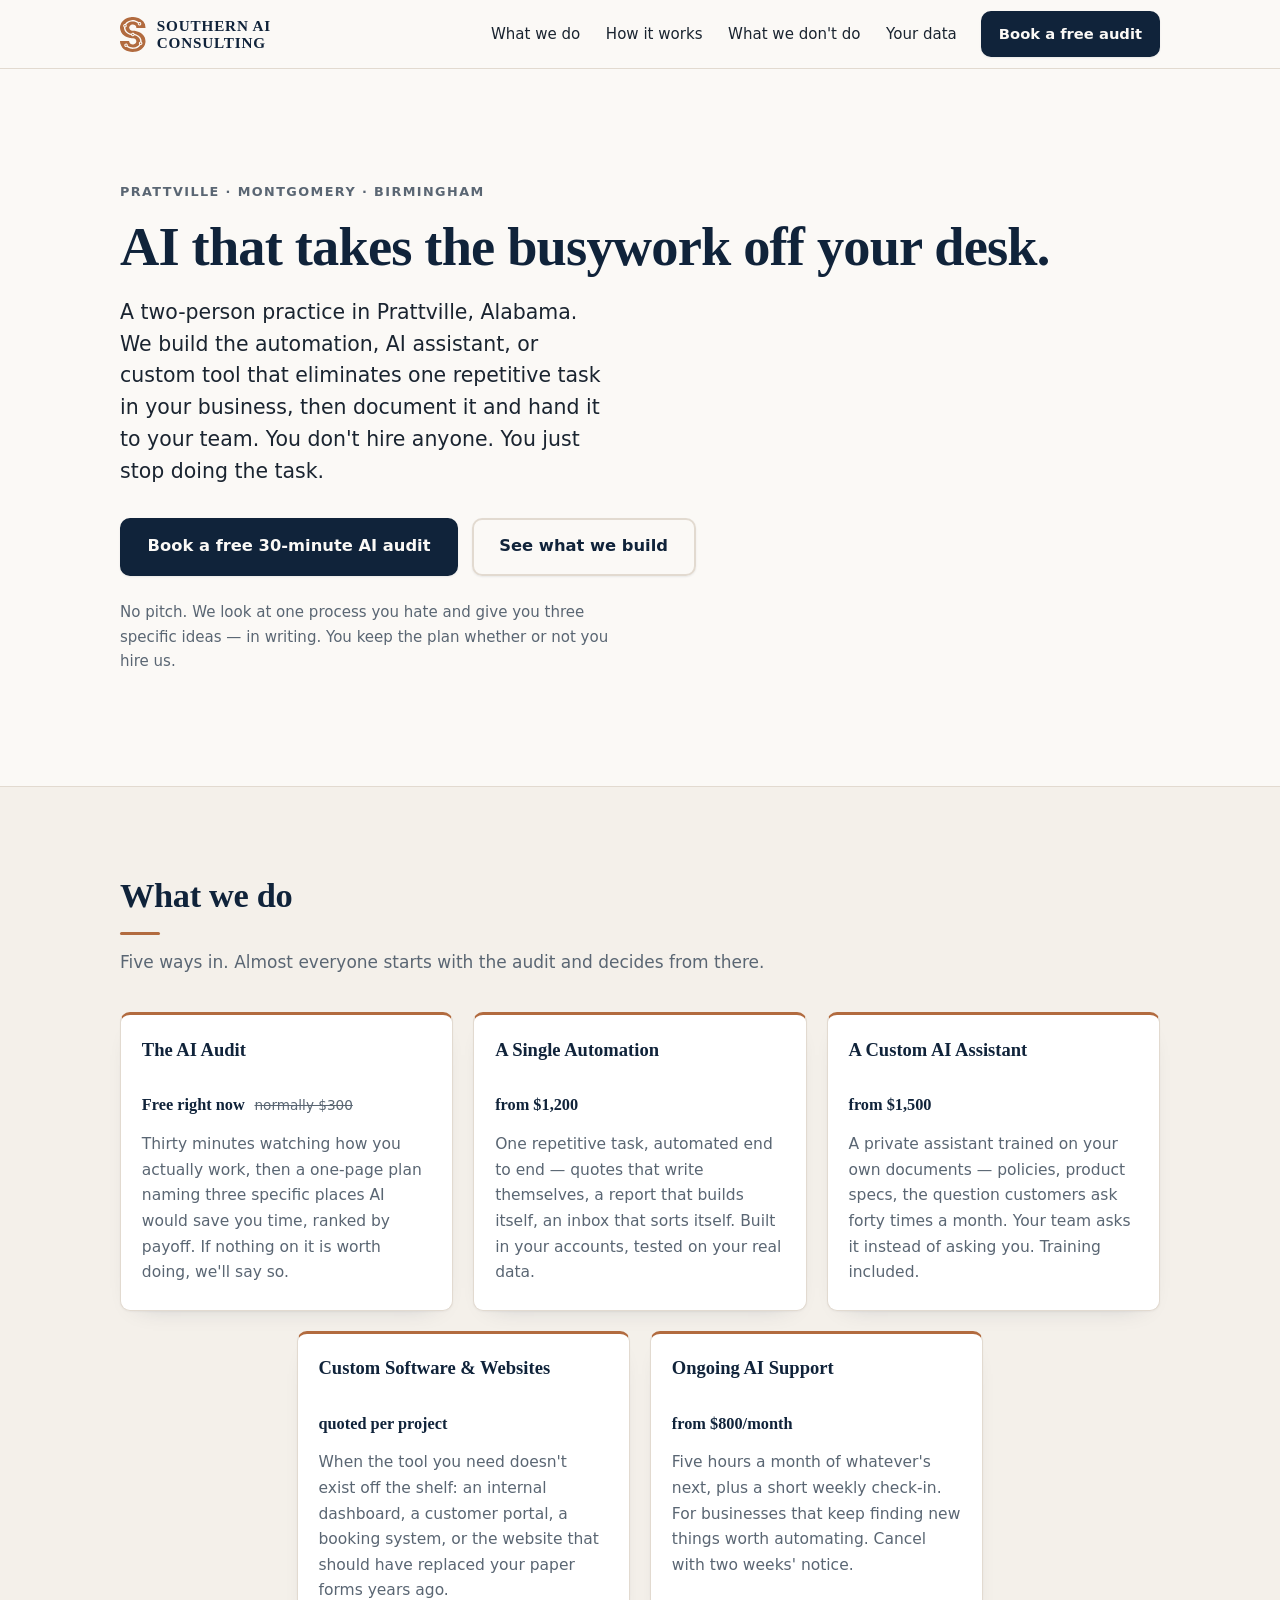
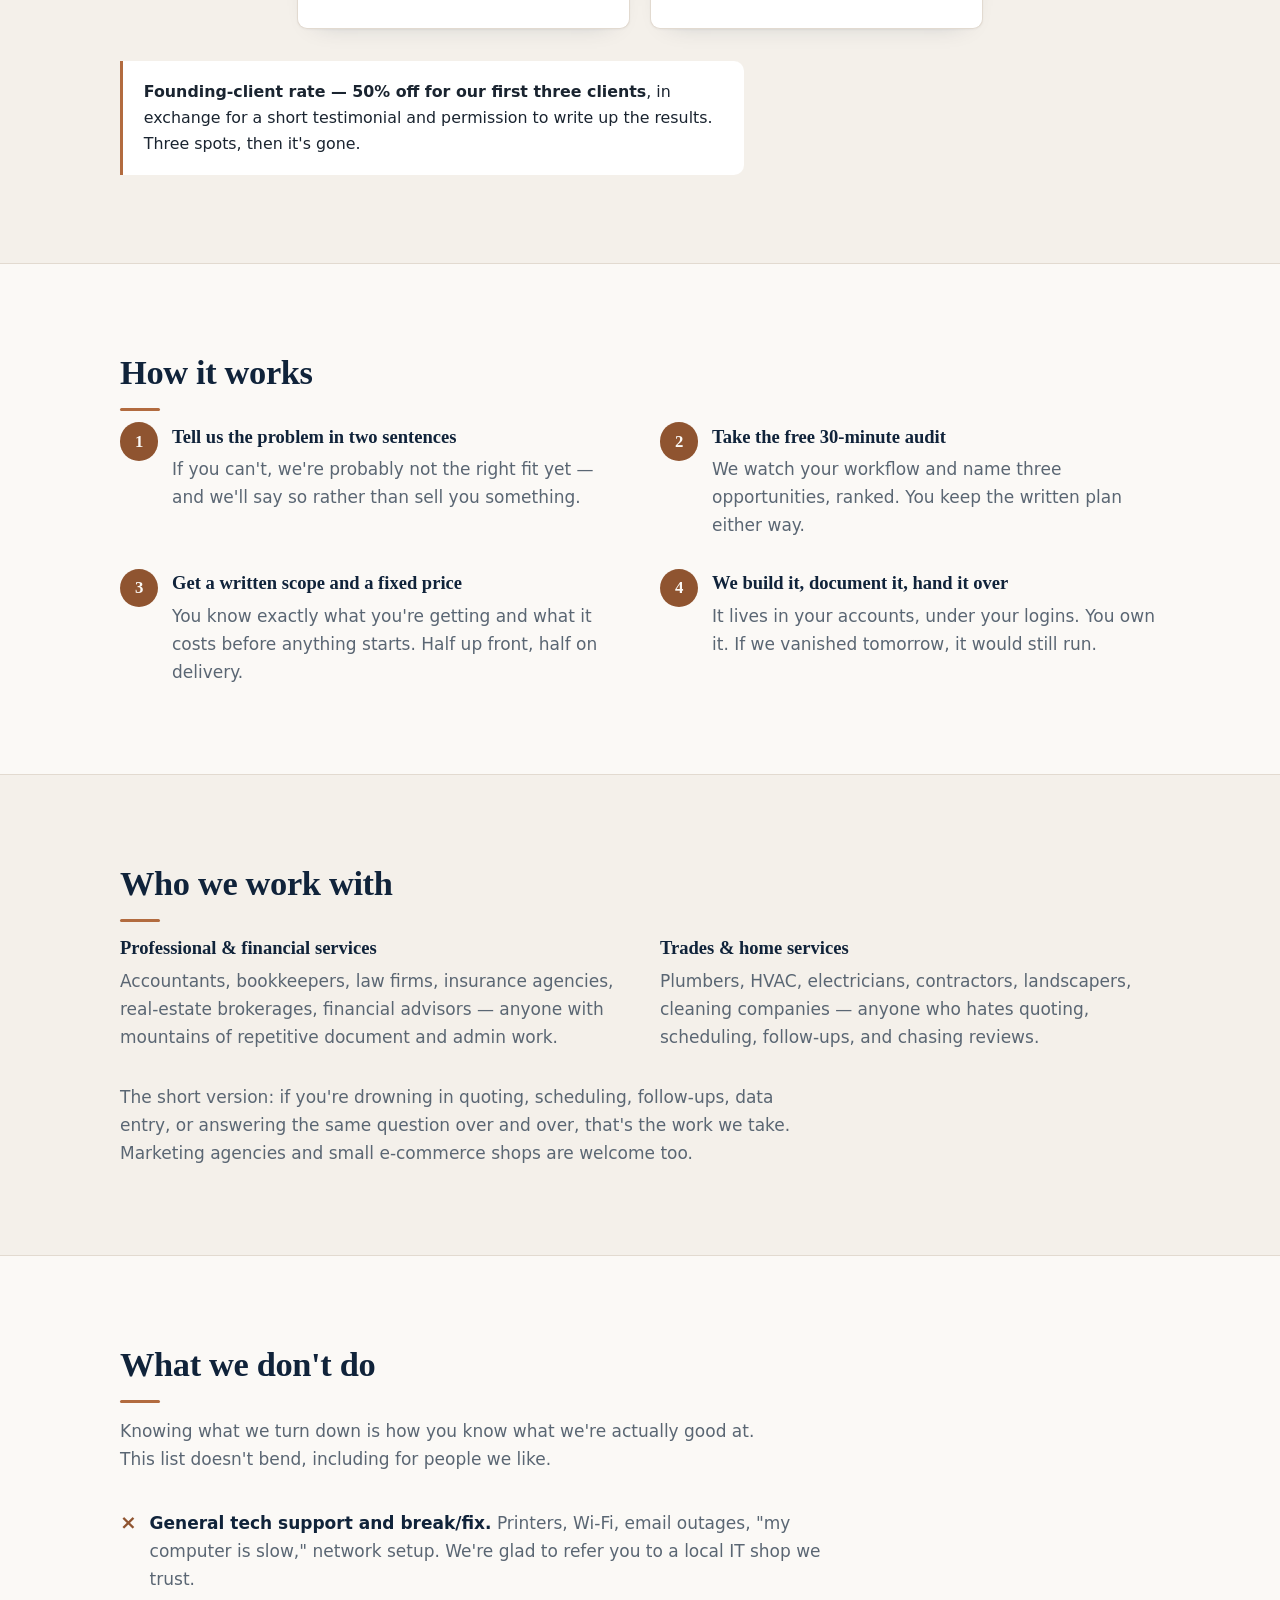
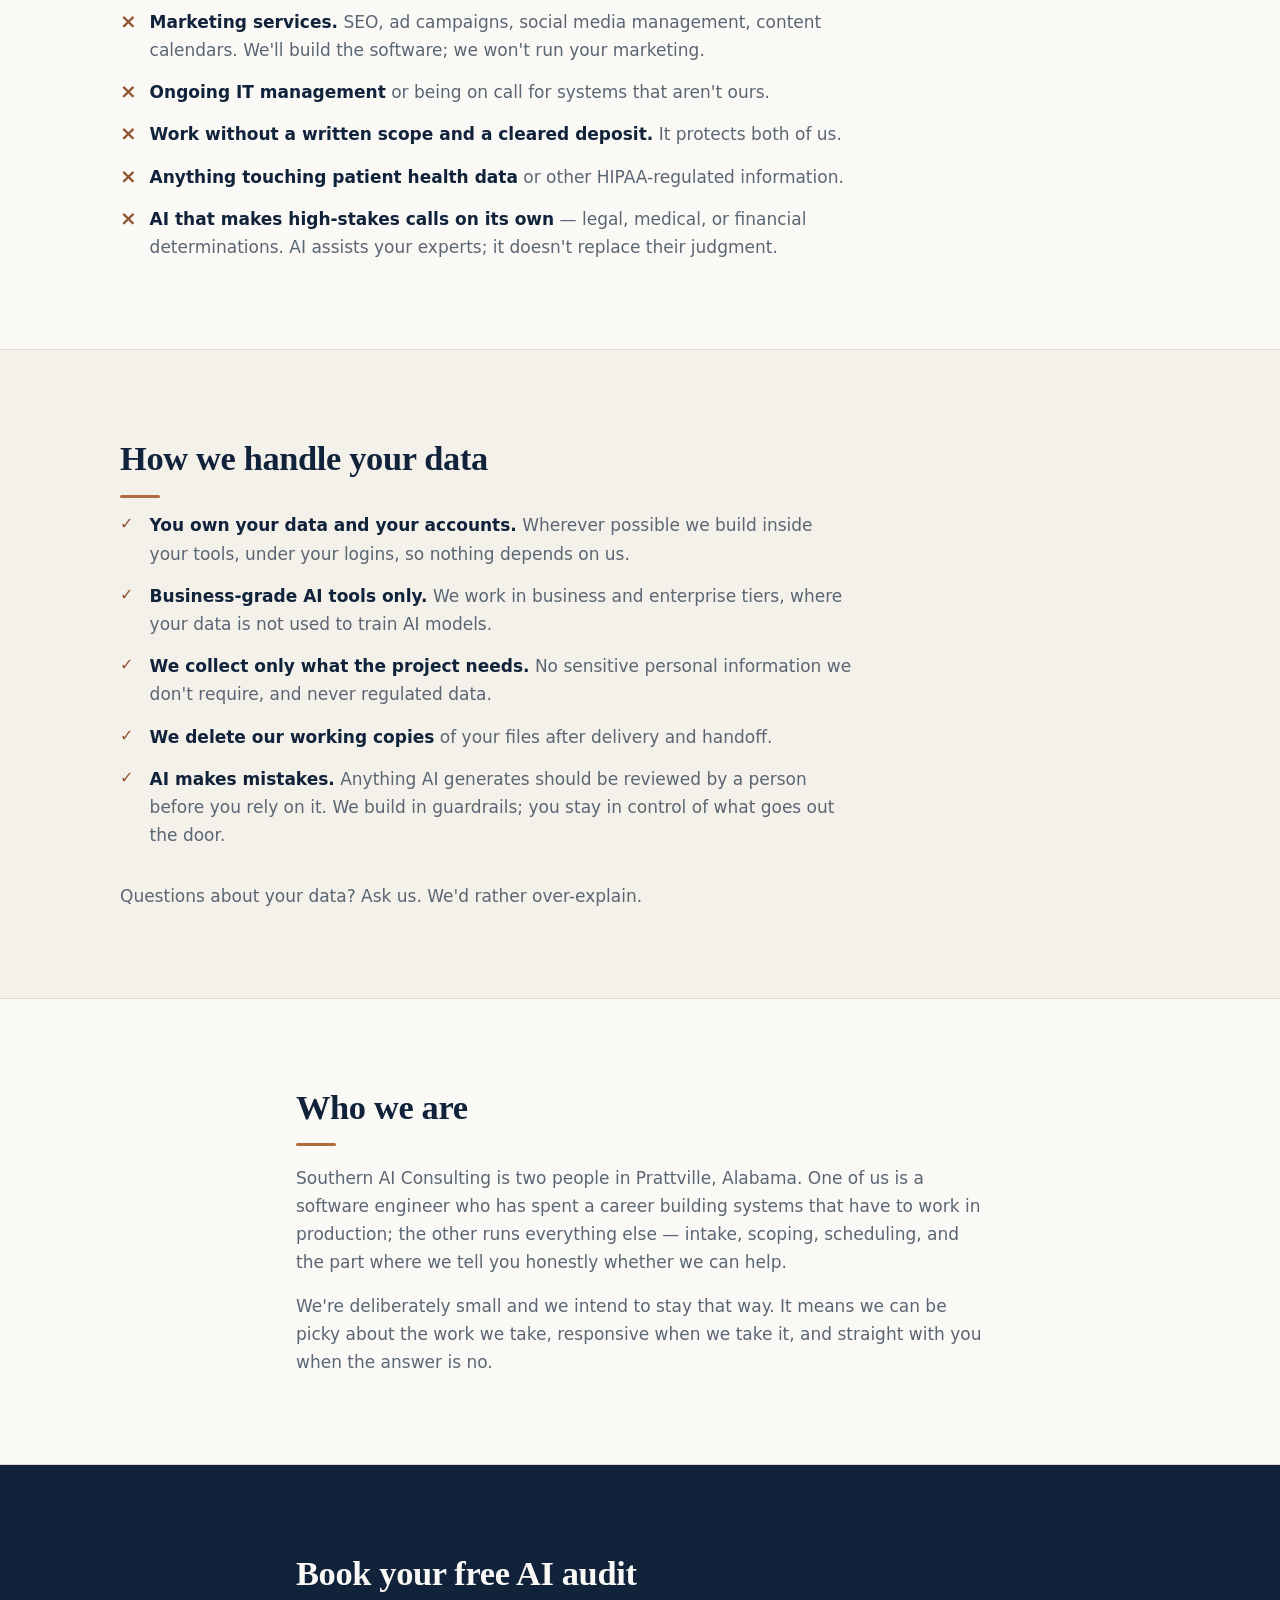
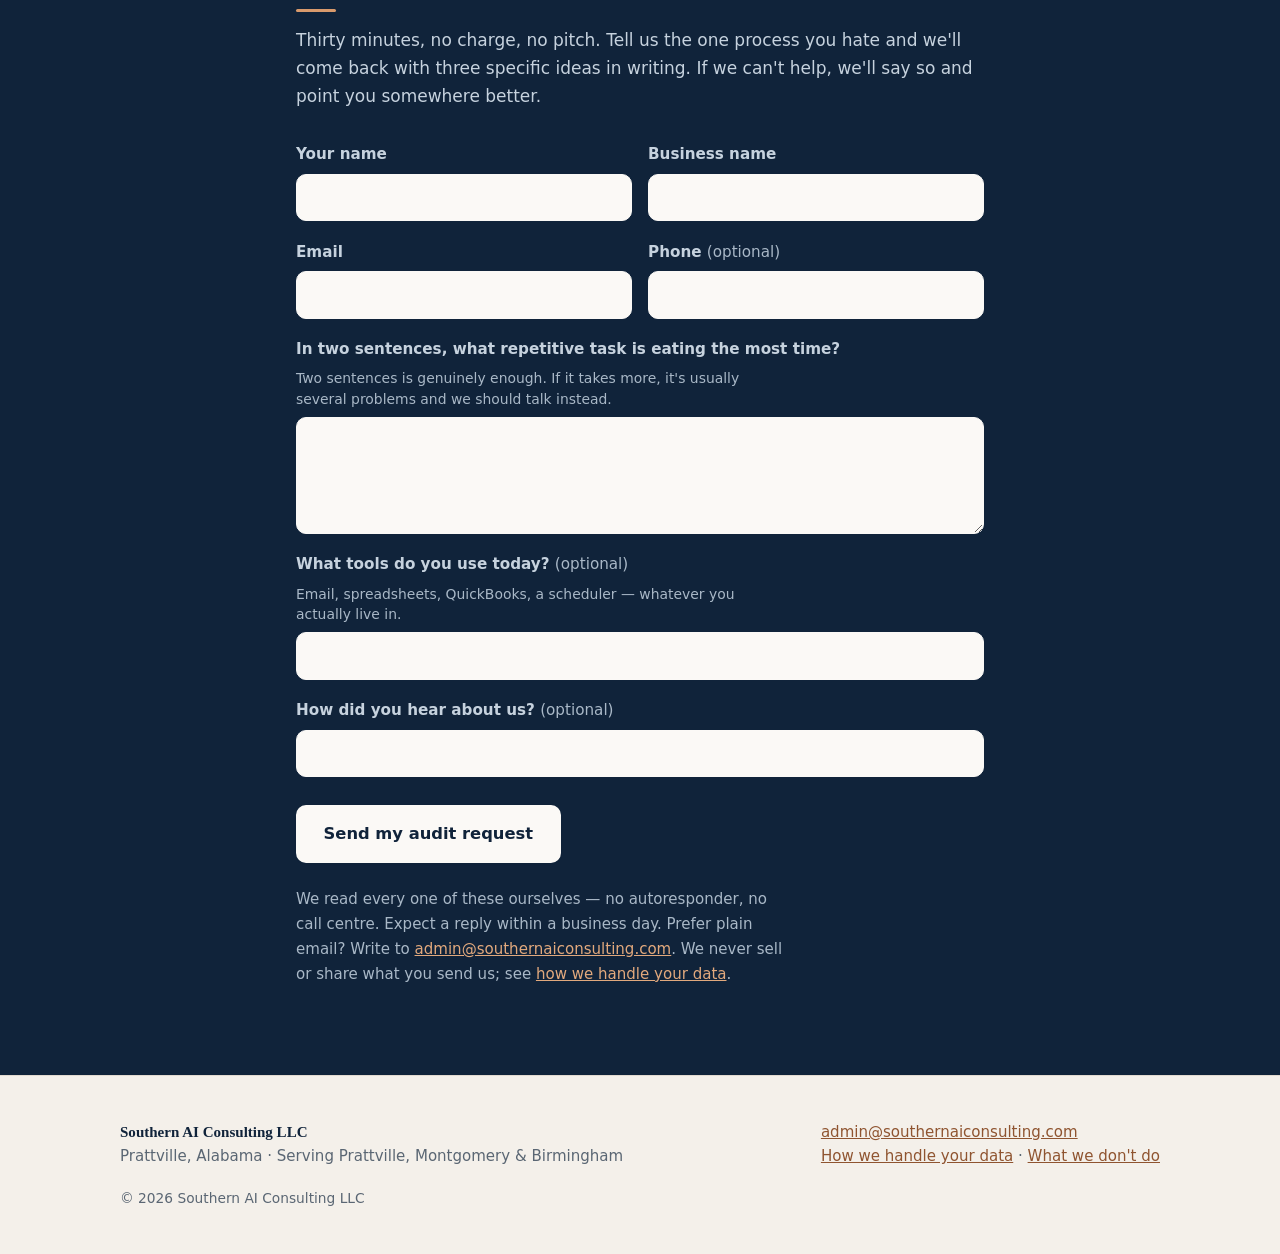
==== commit 5d46bf42: "Replace the mark with the circuit S, knocked out rather than two-tone The letter is a stroked spine," ====
--- a/index.html
+++ b/index.html
@@ -23,7 +23,8 @@
 <meta name="twitter:image" content="https://southernaiconsulting.com/og.png">
 
 <link rel="icon" href="favicon.svg" type="image/svg+xml">
-<link rel="apple-touch-icon" href="favicon.svg">
+<!-- iOS will not accept an SVG here, so this one is a real 180px PNG. -->
+<link rel="apple-touch-icon" href="apple-touch-icon.png">
 <meta name="theme-color" content="#FBF9F6" media="(prefers-color-scheme: light)">
 <meta name="theme-color" content="#0C1826" media="(prefers-color-scheme: dark)">
 
@@ -62,15 +63,20 @@
 <header class="site-header">
   <div class="wrap header-inner">
     <a class="brand" href="./" aria-label="Southern AI Consulting — home">
-      <svg class="brand-mark" viewBox="0 0 64 64" width="42" height="42" aria-hidden="true" focusable="false">
-        <!-- pathLength="100" rescales the stroke-dash unit so the draw-on
-             animation in styles.css can count 0-100 instead of the path's real
-             arc length (79.47). Keep it if you ever change the geometry. -->
-        <path class="brand-stroke" pathLength="100"
-              d="M 48.2 12 C 21.2 12, 21.2 26, 32 32 C 42.8 38, 42.8 52, 15.8 52"
-              fill="none" stroke="currentColor" stroke-width="8.5"
-              stroke-linecap="round" stroke-linejoin="round"/>
+      <!-- mark:start — generated by tools/make_site_svgs.py; edit tools/design_mark.py -->
+      <svg class="brand-mark" viewBox="0 0 46.76 64.0" width="21.2" height="29"
+           aria-hidden="true" focusable="false">
+        <mask id="brand-draw" maskUnits="userSpaceOnUse"
+              x="-18.12" y="-18.12" width="83.00" height="100.24">
+          <path class="brand-sweep" pathLength="100" d="M38.270 19.926 C38.358 17.374 37.558 14.874 36.045 12.817 C34.401 10.581 32.078 8.958 29.482 7.976 C26.725 6.933 23.746 6.633 20.830 7.060 C17.989 7.476 15.281 8.575 13.051 10.383 C11.006 12.041 9.458 14.255 8.810 16.807 C8.187 19.259 8.468 21.849 9.559 24.132 C10.724 26.570 12.694 28.512 15.042 29.849 C17.578 31.292 20.463 31.976 23.381 32.000 C26.298 32.024 29.184 32.708 31.719 34.151 C34.068 35.488 36.037 37.430 37.202 39.868 C38.293 42.151 38.574 44.741 37.951 47.193 C37.303 49.745 35.755 51.959 33.710 53.617 C31.480 55.425 28.772 56.524 25.932 56.940 C23.015 57.367 20.036 57.067 17.279 56.024 C14.683 55.042 12.361 53.419 10.716 51.183 C9.204 49.126 8.403 46.626 8.491 44.074"
+                fill="none" stroke="#fff" stroke-width="18.12" stroke-linecap="round"/>
+        </mask>
+        <g mask="url(#brand-draw)">
+          <path class="brand-letter brand-solid" d="M46.753 19.926 C46.879 15.558 45.295 11.330 42.468 7.999 C39.641 4.668 35.790 2.412 31.602 1.170 C27.673 0.004 23.539 -0.282 19.476 0.255 C15.211 0.819 11.095 2.299 7.644 4.869 C4.135 7.482 1.516 11.150 0.484 15.402 C-0.610 19.909 0.199 24.658 2.638 28.603 C4.885 32.237 8.318 34.947 12.238 36.646 C14.192 37.492 16.244 38.084 18.342 38.446 C19.313 38.614 20.292 38.732 21.275 38.801 C22.160 38.863 23.051 38.830 23.936 38.895 C25.603 39.017 27.201 39.668 28.380 40.853 C29.148 41.625 29.692 42.609 29.784 43.695 C29.831 44.243 29.827 44.795 29.791 45.344 C29.722 46.397 29.229 47.367 28.509 48.138 C27.381 49.348 25.818 50.037 24.173 50.210 C22.381 50.397 20.570 49.963 19.115 48.900 C18.101 48.160 17.300 47.136 17.045 45.907 C16.924 45.317 16.955 44.709 16.959 44.107 L0.008 44.074 C-0.118 48.442 1.466 52.670 4.293 56.001 C7.121 59.332 10.971 61.588 15.159 62.830 C19.089 63.996 23.222 64.282 27.285 63.745 C31.550 63.181 35.666 61.701 39.117 59.131 C42.627 56.518 45.246 52.850 46.278 48.598 C47.372 44.091 46.562 39.342 44.123 35.397 C41.876 31.763 38.443 29.053 34.523 27.354 C32.570 26.508 30.517 25.916 28.419 25.554 C27.448 25.386 26.469 25.268 25.486 25.199 C24.601 25.137 23.711 25.170 22.825 25.105 C21.158 24.983 19.561 24.332 18.382 23.147 C17.613 22.375 17.069 21.391 16.977 20.305 C16.930 19.757 16.934 19.205 16.970 18.656 C17.040 17.603 17.532 16.633 18.252 15.862 C19.381 14.652 20.943 13.963 22.589 13.790 C24.380 13.603 26.191 14.037 27.647 15.100 C28.660 15.840 29.462 16.864 29.716 18.093 C29.838 18.683 29.806 19.291 29.802 19.893 Z" fill="#B26B3F"/>
+          <path class="brand-letter brand-full" d="M46.753 19.926 C46.879 15.558 45.295 11.330 42.468 7.999 C39.641 4.668 35.790 2.412 31.602 1.170 C27.673 0.004 23.539 -0.282 19.476 0.255 C15.211 0.819 11.095 2.299 7.644 4.869 C4.135 7.482 1.516 11.150 0.484 15.402 C-0.610 19.909 0.199 24.658 2.638 28.603 C4.885 32.237 8.318 34.947 12.238 36.646 C14.192 37.492 16.244 38.084 18.342 38.446 C19.313 38.614 20.292 38.732 21.275 38.801 C22.160 38.863 23.051 38.830 23.936 38.895 C25.603 39.017 27.201 39.668 28.380 40.853 C29.148 41.625 29.692 42.609 29.784 43.695 C29.831 44.243 29.827 44.795 29.791 45.344 C29.722 46.397 29.229 47.367 28.509 48.138 C27.381 49.348 25.818 50.037 24.173 50.210 C22.381 50.397 20.570 49.963 19.115 48.900 C18.101 48.160 17.300 47.136 17.045 45.907 C16.924 45.317 16.955 44.709 16.959 44.107 L0.008 44.074 C-0.118 48.442 1.466 52.670 4.293 56.001 C7.121 59.332 10.971 61.588 15.159 62.830 C19.089 63.996 23.222 64.282 27.285 63.745 C31.550 63.181 35.666 61.701 39.117 59.131 C42.627 56.518 45.246 52.850 46.278 48.598 C47.372 44.091 46.562 39.342 44.123 35.397 C41.876 31.763 38.443 29.053 34.523 27.354 C32.570 26.508 30.517 25.916 28.419 25.554 C27.448 25.386 26.469 25.268 25.486 25.199 C24.601 25.137 23.711 25.170 22.825 25.105 C21.158 24.983 19.561 24.332 18.382 23.147 C17.613 22.375 17.069 21.391 16.977 20.305 C16.930 19.757 16.934 19.205 16.970 18.656 C17.040 17.603 17.532 16.633 18.252 15.862 C19.381 14.652 20.943 13.963 22.589 13.790 C24.380 13.603 26.191 14.037 27.647 15.100 C28.660 15.840 29.462 16.864 29.716 18.093 C29.838 18.683 29.806 19.291 29.802 19.893 Z M34.524 9.381 C32.675 7.879 30.508 6.825 28.206 6.211 C25.829 5.578 23.351 5.424 20.913 5.745 C16.166 6.370 11.749 8.755 9.171 12.789 C8.557 12.795 7.944 12.921 7.416 13.234 C6.796 13.600 6.317 14.164 6.056 14.835 C5.796 15.507 5.768 16.246 5.979 16.935 C6.188 17.621 6.647 18.196 7.216 18.633 C6.981 22.099 8.309 25.463 10.663 28.018 C13.196 30.768 16.655 32.444 20.345 33.046 C20.576 33.622 20.919 34.153 21.409 34.534 C21.900 34.916 22.492 35.147 23.113 35.199 C23.733 35.251 24.355 35.122 24.903 34.826 C25.449 34.532 25.877 34.066 26.200 33.536 C29.210 34.064 32.037 35.425 34.128 37.655 C35.969 39.618 37.074 42.186 36.985 44.875 C36.484 45.018 36.003 45.235 35.609 45.577 C35.214 45.919 34.909 46.352 34.720 46.839 C34.530 47.326 34.463 47.852 34.523 48.371 C34.595 48.993 34.874 49.567 35.253 50.066 C33.050 53.322 29.386 55.190 25.488 55.698 C21.433 56.226 17.289 55.286 14.063 52.772 C14.290 52.075 14.341 51.324 14.112 50.628 C13.882 49.928 13.418 49.329 12.799 48.931 C11.523 48.110 9.846 48.295 8.779 49.374 C7.713 50.453 7.547 52.131 8.382 53.398 C8.787 54.013 9.391 54.470 10.093 54.692 C10.792 54.913 11.542 54.854 12.237 54.619 C14.087 56.121 16.253 57.175 18.556 57.789 C20.932 58.422 23.410 58.576 25.849 58.255 C30.596 57.630 35.012 55.245 37.591 51.211 C38.204 51.205 38.817 51.079 39.345 50.766 C39.965 50.400 40.444 49.836 40.705 49.165 C40.966 48.493 40.993 47.754 40.783 47.065 C40.573 46.379 40.114 45.804 39.545 45.367 C39.781 41.901 38.452 38.537 36.098 35.982 C33.565 33.232 30.106 31.556 26.416 30.954 C26.186 30.378 25.842 29.847 25.352 29.466 C24.861 29.084 24.269 28.853 23.649 28.801 C23.028 28.749 22.406 28.878 21.858 29.174 C21.312 29.468 20.884 29.934 20.562 30.464 C17.551 29.936 14.724 28.575 12.633 26.345 C10.793 24.382 9.687 21.814 9.776 19.125 C10.277 18.982 10.759 18.765 11.152 18.423 C11.547 18.081 11.852 17.648 12.042 17.161 C12.231 16.674 12.298 16.148 12.238 15.629 C12.166 15.007 11.887 14.433 11.508 13.934 C13.711 10.678 17.375 8.810 21.273 8.302 C25.328 7.774 29.472 8.714 32.698 11.228 C32.471 11.925 32.420 12.676 32.649 13.372 C32.880 14.072 33.343 14.671 33.962 15.069 C35.239 15.890 36.915 15.705 37.982 14.626 C39.049 13.547 39.215 11.869 38.380 10.602 C37.974 9.987 37.370 9.530 36.668 9.308 C35.969 9.087 35.219 9.146 34.524 9.381 Z M37.060 12.369 A1.361 1.361 0 1 0 34.338 12.369 A1.361 1.361 0 1 0 37.060 12.369 Z M10.410 15.998 A1.361 1.361 0 1 0 7.688 15.998 A1.361 1.361 0 1 0 10.410 15.998 Z M24.742 32.000 A1.361 1.361 0 1 0 22.020 32.000 A1.361 1.361 0 1 0 24.742 32.000 Z M12.423 51.631 A1.361 1.361 0 1 0 9.701 51.631 A1.361 1.361 0 1 0 12.423 51.631 Z M39.073 48.002 A1.361 1.361 0 1 0 36.351 48.002 A1.361 1.361 0 1 0 39.073 48.002 Z" fill-rule="evenodd" fill="#B26B3F" display="none"/>
+        </g>
       </svg>
+      <!-- mark:end -->
       <span class="brand-text">
         <span class="brand-line">Southern AI</span>
         <span class="brand-line">Consulting</span>
@@ -359,11 +365,12 @@
         <input type="hidden" name="_subject" value="New AI audit request — southernaiconsulting.com">
         <input type="hidden" name="_template" value="table">
         <input type="hidden" name="_captcha" value="false">
-        <!-- _next is deliberately http://, not https://. It works before the
-             TLS certificate exists, and once HTTPS enforcement is on GitHub
-             301s it up to https:// anyway - so this is correct in both states.
-             An https:// value here fails outright until the cert is issued. -->
-        <input type="hidden" name="_next" value="http://southernaiconsulting.com/thanks.html">
+        <!-- Must be an absolute URL on the live domain or FormSubmit rejects it.
+             This was http:// while the TLS certificate was still pending, since
+             an https:// target fails outright before the cert exists. The cert
+             is issued and HTTPS is enforced, so it is https:// now - which also
+             saves the visitor a 301 hop on submit. -->
+        <input type="hidden" name="_next" value="https://southernaiconsulting.com/thanks.html">
         <!-- Honeypot: real people never see or fill this. Bots do. -->
         <p class="honey" aria-hidden="true">
           <label for="_honey">Leave this field empty</label>
--- a/styles.css
+++ b/styles.css
@@ -203,11 +203,37 @@
   margin-right: auto;
 }
 
-/* Sized so the mark's ink height matches the two-line wordmark beside it. The
-   ink fills 48.5 of the 64-unit box, so 38px gives 28.8px against the small
-   wordmark's 29.2px block. Verified at a true 320px viewport: the brand stays
-   on two lines and the CTA still clears the right edge. */
-.brand-mark { flex: none; display: block; width: 38px; height: 38px; }
+/* Sized so the mark's ink height matches the two-line wordmark beside it.
+   The generated geometry is tight to its box (46.76 x 64, aspect 0.7306), so
+   the height here IS the ink height: 29px against the small wordmark's 29.2px
+   block. Width is stated rather than left to `auto` because Safari resolves
+   auto against the viewBox only after layout, and the header shifts.
+   Verified at a true 320px viewport: the brand stays on two lines and the CTA
+   still clears the right edge. */
+.brand-mark { flex: none; display: block; width: 21.2px; height: 29px; }
+/* The mark is one ink at every size and in both themes. The circuit running
+   through it is a hole, not a second colour, so the page shows through it —
+   including the header's own translucent backdrop — and it inverts on dark
+   without being told to. */
+.brand-letter { fill: var(--copper); }
+
+/* The two paths are the same drawing with and without that hole. A hole
+   cannot be switched off by hiding an element, so both ship and one is
+   chosen here. The circuit needs about 32 DEVICE pixels of ink to stay open —
+   which is why the second query is on resolution, not width: at 29px the mark
+   is fine on any 2x phone and only closes up on a genuinely low-density
+   screen, and gating on width alone would rob every phone of it. */
+.brand-full { display: none; }
+
+@media (min-width: 30em) {
+  .brand-solid { display: none; }
+  .brand-full { display: inline; }
+}
+
+@media (min-resolution: 2dppx) {
+  .brand-solid { display: none; }
+  .brand-full { display: inline; }
+}
 
 .brand-text {
   display: flex;
@@ -224,9 +250,8 @@
 @media (min-width: 30em) {
   .header-inner { gap: 1.5rem; }
   .brand { gap: 0.7rem; }
-  /* 46px, not 42: 34.9px of ink against the large wordmark's 34.6px block.
-     At 42px the mark measured visibly shorter than the words beside it. */
-  .brand-mark { width: 46px; height: 46px; }
+  /* 35px of ink against the large wordmark's 34.6px block. */
+  .brand-mark { width: 25.6px; height: 35px; }
   .brand-text { font-size: 0.95rem; letter-spacing: 0.055em; }
 }
 
@@ -688,10 +713,17 @@
   .hero .cta-row { animation: rise 0.5s 0.18s cubic-bezier(0.22, 1, 0.36, 1) both; }
   .hero .fine    { animation: rise 0.5s 0.24s cubic-bezier(0.22, 1, 0.36, 1) both; }
 
-  /* The mark draws itself on. pathLength="100" on the <path> in the markup is
-     what makes these 0-100 dash units correct regardless of the real arc
-     length — change the geometry and this still works. */
-  .brand-stroke { animation: draw 0.9s 0.15s cubic-bezier(0.65, 0, 0.35, 1) both; }
+  /* The mark draws itself on. The letter is a filled outline, so there is no
+     stroke to dash — instead a fat stroke sweeps along the letter's skeleton
+     inside a <mask>, uncovering the real letterform as it goes. Same single
+     animated property as before. pathLength="100" on that path is what makes
+     these 0-100 dash units correct regardless of its real arc length.
+
+     `both` matters twice over: during the 0.15s delay the mask holds the
+     `from` state (nothing revealed), and after it holds the `to` state (fully
+     revealed). Without it the mask would sit at its unanimated value — a
+     complete stroke — and the mark would simply appear. */
+  .brand-sweep { animation: draw 0.9s 0.15s cubic-bezier(0.65, 0, 0.35, 1) both; }
 }
 
 @supports (animation-timeline: view()) {
